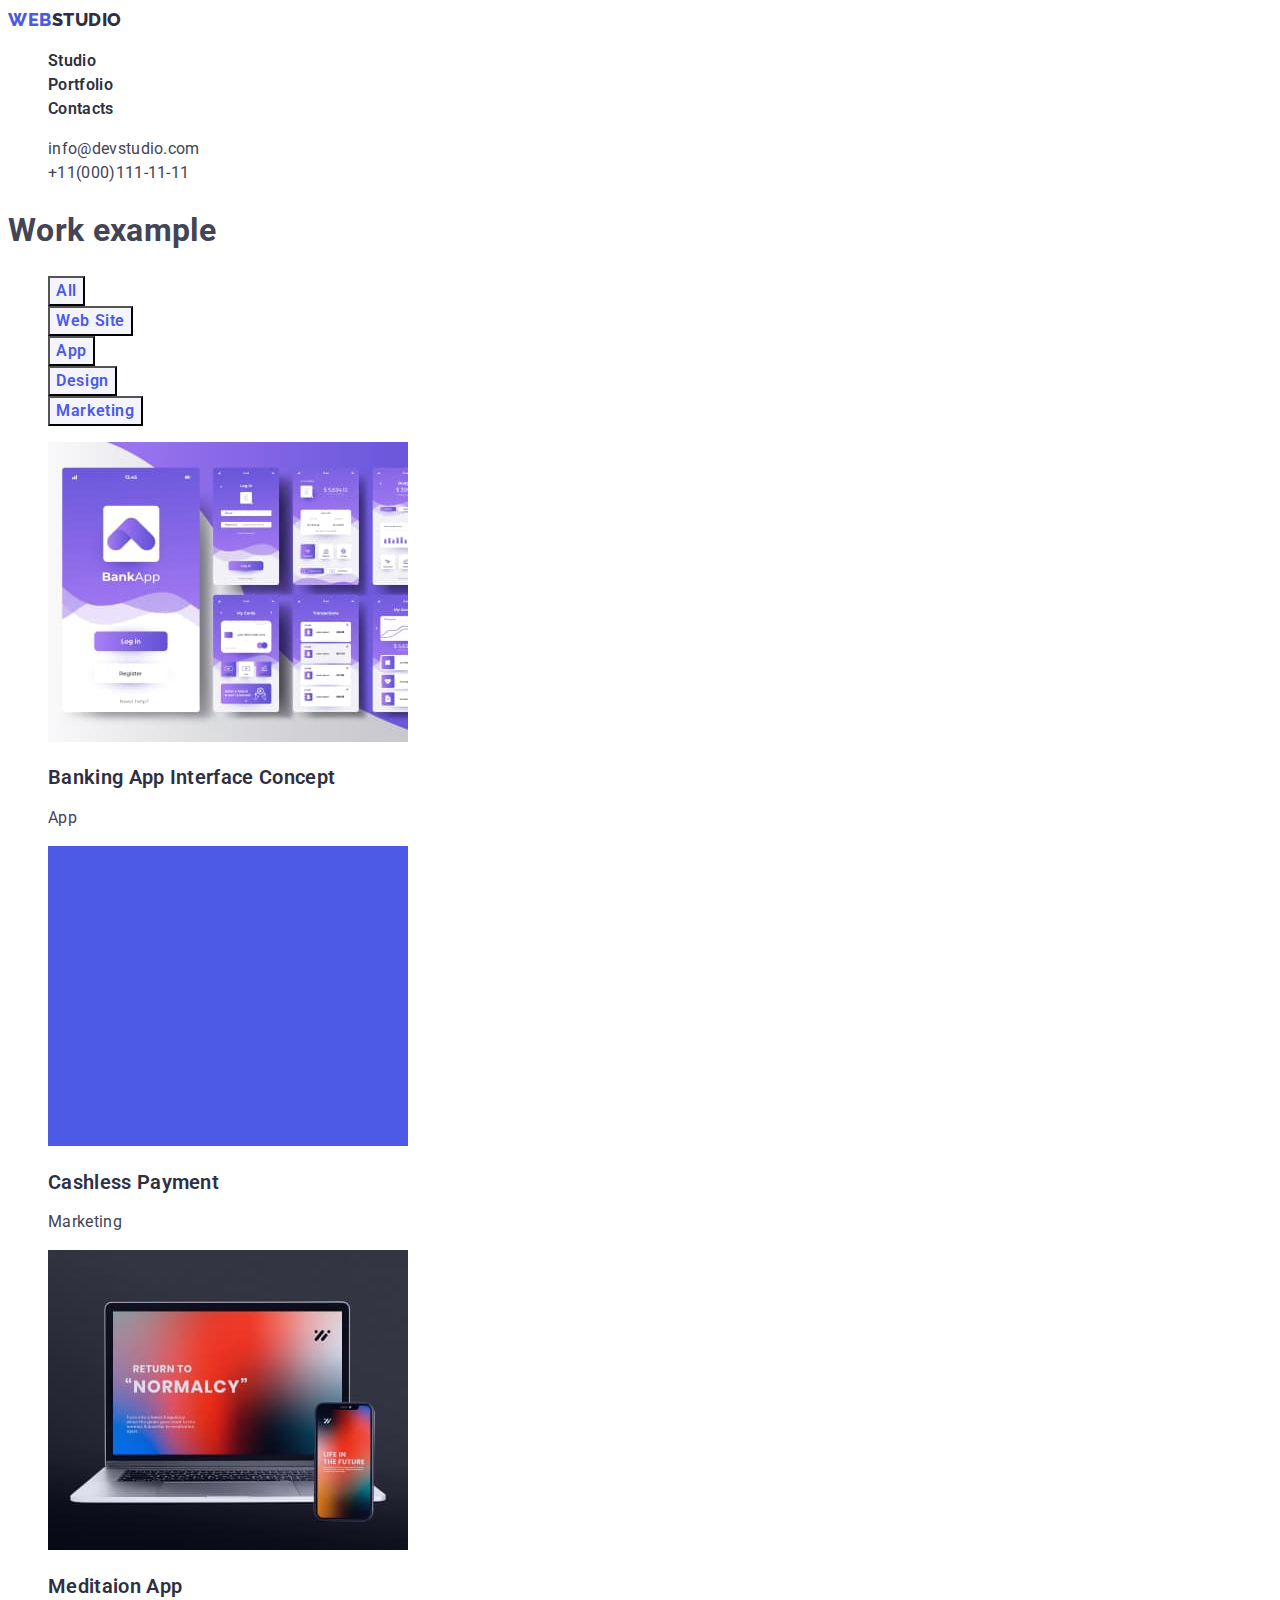
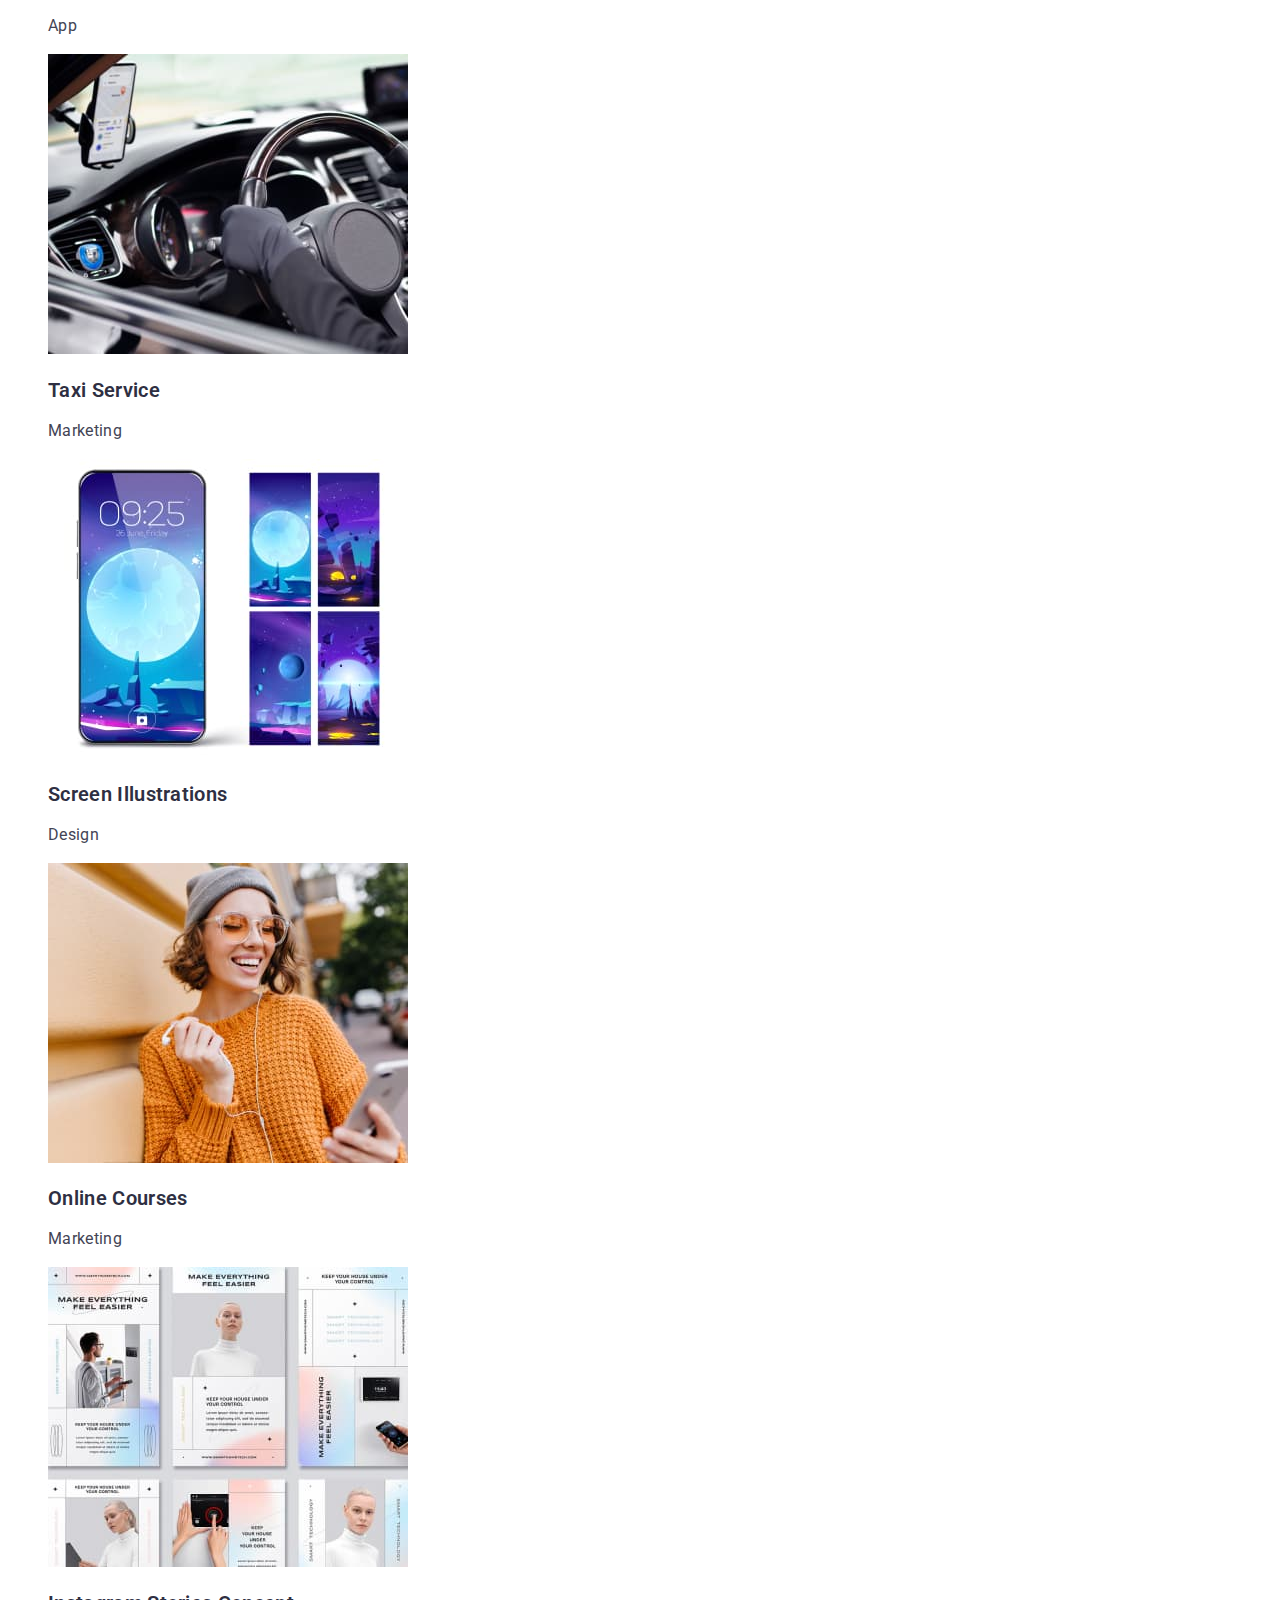
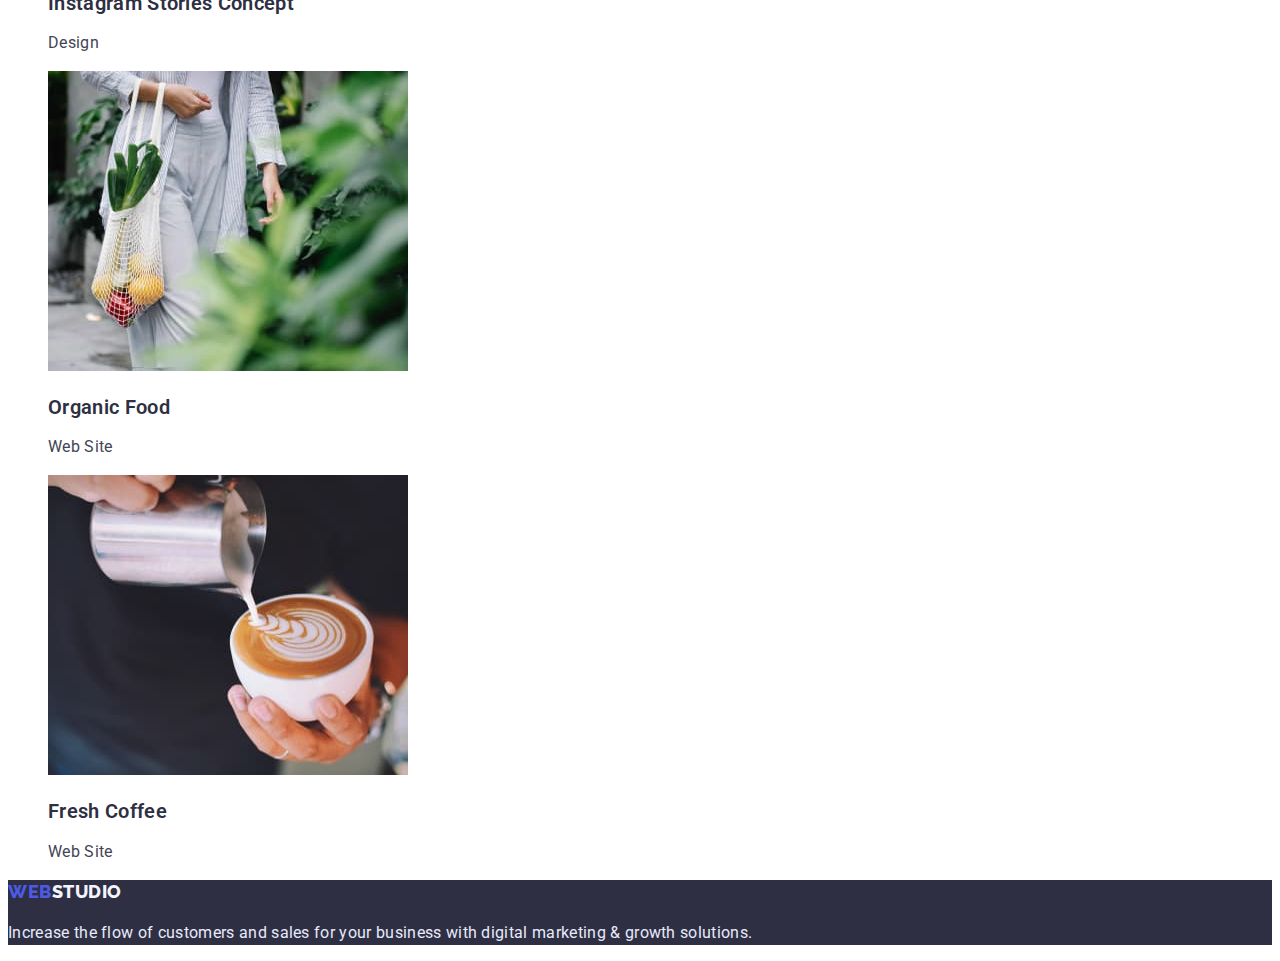
==== portfolio.html @ bbf05423 "Add second dz" ====
<!DOCTYPE html>
<html lang="en">

<head>
    <meta charset="UTF-8">
    <meta http-equiv="X-UA-Compatible" content="IE=edge">
    <meta name="viewport" content="width=device-width, initial-scale=1.0">
    <title>Web studio</title>
    <link href="https://fonts.googleapis.com/css2?family=Raleway:wght@700;800&family=Roboto:wght@400;500;700;900&display=swap" rel="stylesheet">
    <link rel="stylesheet" href="./styles.css">
</head>

<body>
    <!-- Шапка сайта  -->
    <header class="all-header">
        <nav>
            <a href="./index.html" class="logo"><span class="logo-color">Web</span>studio</a>
            <ul class="nav-link">
                <li><a href="./index.html">Studio</a></li>
                <li><a href="./portfolio.html">Portfolio</a></li>
                <li><a href="./index.html">Contacts</a></li>
            </ul>
        </nav>
        <address>
            <ul class="contact-link">
                <li><a href="mailto:info@devstudio.com">info@devstudio.com</a></li>
                <li><a href="tel:+11(000)111-11-11">+11(000)111-11-11</a></li>
            </ul> 
        </address>
    </header>
    <main class="main-portfolio">
        <!-- Navigation -->
        <section>
            <h1>Work example</h1>
            <ul>
                <li><button type="button" class="button-porfolio">All</button></li>
                <li><button type="button" class="button-porfolio">Web Site</button></li>
                <li><button type="button" class="button-porfolio">App</button></li>
                <li><button type="button" class="button-porfolio">Design</button></li>
                <li><button type="button" class="button-porfolio">Marketing</button></li>
            </ul>

            <!-- Main content -->
            <!-- Примеры работ   -->

            <ul class="project">
                <li class="project-block"><a href="./">
                        <img src="./images/portfolio1.jpg" alt="portfolio1" width="360">

                        <h2 class="project-title">Banking App Interface Concept</h2>
                        <p class="project-text">App</p>
                    </a>
                </li>


                <li class="project-block"><a href="./">
                        <img src="./images/portfolio2.jpg" alt="portfolio2" width="360">
                        
                        <h2 class="project-title">Cashless Payment</h2>
                        <p class="project-text">Marketing</p>
                    </a>
                </li>

                <li class="project-block"><a href="./">
                        <img src="./images/portfolio3.jpg" alt="portfolio3" width="360">
                        
                        <h2 class="project-title">Meditaion App</h2>
                        <p class="project-text">App</p>
                    </a>
                </li>
                <li class="project-block"><a href="./">
                        <img src="./images/portfolio4.jpg" alt="portfolio4" width="360">
                        
                        <h2 class="project-title">Taxi Service</h2>
                        <p class="project-text">Marketing</p>
                    </a>
                </li>
                <li class="project-block"><a href="./">
                        <img src="./images/portfolio5.jpg" alt="portfolio5" width="360">
                        
                        <h2 class="project-title">Screen Illustrations</h2>
                        <p class="project-text">Design</p>
                    </a>
                </li>
                <li class="project-block"><a href="./"><img src="./images/portfolio6.jpg" alt="portfolio6"
                            width="360">
                    
                    <h2 class="project-title">Online Courses</h2>
                    <p class="project-text">Marketing</p>
                    </a>
                </li>
                <li class="project-block"><a href="./"><img src="./images/portfolio7.jpg" alt="portfolio7" width="360">
                        
                        <h2 class="project-title">Instagram Stories Concept</h2>
                        <p class="project-text">Design</p>
                    </a>
                </li>
                <li class="project-block"><a href="./"><img src="./images/portfolio8.jpg" alt="portfolio8" width="360">
                        
                        <h2 class="project-title">Organic Food</h2>
                        <p class="project-text">Web Site</p>
                    </a>
                </li>
                <li class="project-block"><a href="./"><img src="./images/portfolio9.jpg" alt="portfolio9" width="360">
                        
                        <h2 class="project-title">Fresh Coffee</h2>
                        <p class="project-text">Web Site</p>
                    </a>
                </li>

            </ul>
        </section>
    </main>
    <!-- Футер -->
    <footer class="footer">
        <a href="./index.html" class="logo-title"><span class="logo-color">Web</span>studio</a>

        <p class="footer-text">Increase the flow of customers and sales for your business with digital marketing &
            growth solutions.</p>
    </footer>

</body>

</html>
---- styles.css ----
:root{
--header-color:#2E2F42;
--main-text-color:#434455;
--main-background-color:#FFFFFF;
--secondary-background-color:#F4F4FD;
--hover-focus-color:#4D5AE5;
--third-background-color:#E5E5E5;

}

body{
    background-color:var(--main-background-color);
    color: var(--main-text-color); 
    font-family: Roboto, sans-serif;
    font-size: 16px;
    line-height: 1.5;   
    letter-spacing: 0.02em;

}
ul{
    list-style: none;

}

.all-header a{
text-decoration: none;

}
.logo{
color:var(--header-color); 
font-family: 'Raleway';
font-weight: 800;
font-size: 18px;
line-height: 1.33;
letter-spacing: 0.03em;
text-transform: uppercase;
}

.logo-color{
color:var(--hover-focus-color);
font-family:'Raleway';
font-weight: 800;
font-size: 18px;
line-height: 1.33;
letter-spacing: 0.03em;
text-transform: uppercase;
}
.nav-link a{

    color: var(--header-color);
    font-weight: 600;
    line-height: 1.5;
    }
.nav-link a:hover,
.nav-link a:focus
{

    color: var(--hover-focus-color)
}

.contact-link a{

color:var(--main-text-color);
font-style: normal;

}

.contact-link a:hover,
.contact-link a:focus

{
 color: var(--hover-focus-color);
}


.hero{
background-color: var(--header-color);
}
.hero-title{
    color: var(--main-background-color);
    font-family: 'Roboto';
    font-weight: 600;
    font-size: 56px;
    line-height: 1.07;
        /* or 107% */
    text-align: center;
    letter-spacing: 0.02em;
}

.hero-button{
background-color:var(--hover-focus-color);
color: var(--main-background-color);
font-family: inherit;
cursor: pointer;
}

.privilege{
    background-color: var(--main-background-color)
}

.privilege-title{

color: var(--header-color);
    font-weight: 600;
    font-size: 20px;
    line-height: 1.2;
}
.privilege-text{
color: var(--main-text-color);
}

.work{
background-color: var(--main-background-color);
}

.section-title{
color: var(--header-color);
font-family: 'Roboto';

font-weight: 600;
font-size: 36px;
line-height: 1.11;
text-align: center;
text-transform: capitalize;

}

.team{
background-color: var(--secondary-background-color)
 ;
}

.team-name {

color: var(--header-color);
font-weight: 600;
font-size: 20px;
line-height: 1.2;
}

.team-block{
 background-color: var(--main-background-color);
}

.footer{

background-color: var(--header-color);
}

.footer a{

text-decoration: none;    
}

.logo-title{
    color: var(--secondary-background-color);
    font-family: 'Raleway';
    font-weight: 800;
    font-size: 18px;
    line-height: 1.17;
    letter-spacing: 0.03em;
    text-transform: uppercase;
}
.footer-text{

color: #E7E9FC; 
}


/* Portfolio */

.main-portfolio{
background-color:var(--main-background-color)

}

.button-porfolio{
font-family: inherit;
background-color: var(--secondary-background-color);
color: var(--hover-focus-color);
font-weight: 600;
font-size: 16px;
line-height: 1.5; 
text-align: center;
letter-spacing: 0.04em;
cursor: pointer;
}


/* Я так понял не будет работать, оставлю пока так  */
.button-porfolio button:hover,
.button-porfolio:focus{
color: var(--hover-focus-color);

}

/* Примеры работ  */
.project a{
text-decoration: none;

}


.project-block {
background-color: var(--main-background-color);

}


.project-title{
color: var(--header-color);
font-weight: 600;
font-size: 20px;
line-height: 1.2;
    
} 
.project-text{
color: var(--main-text-color);    
}
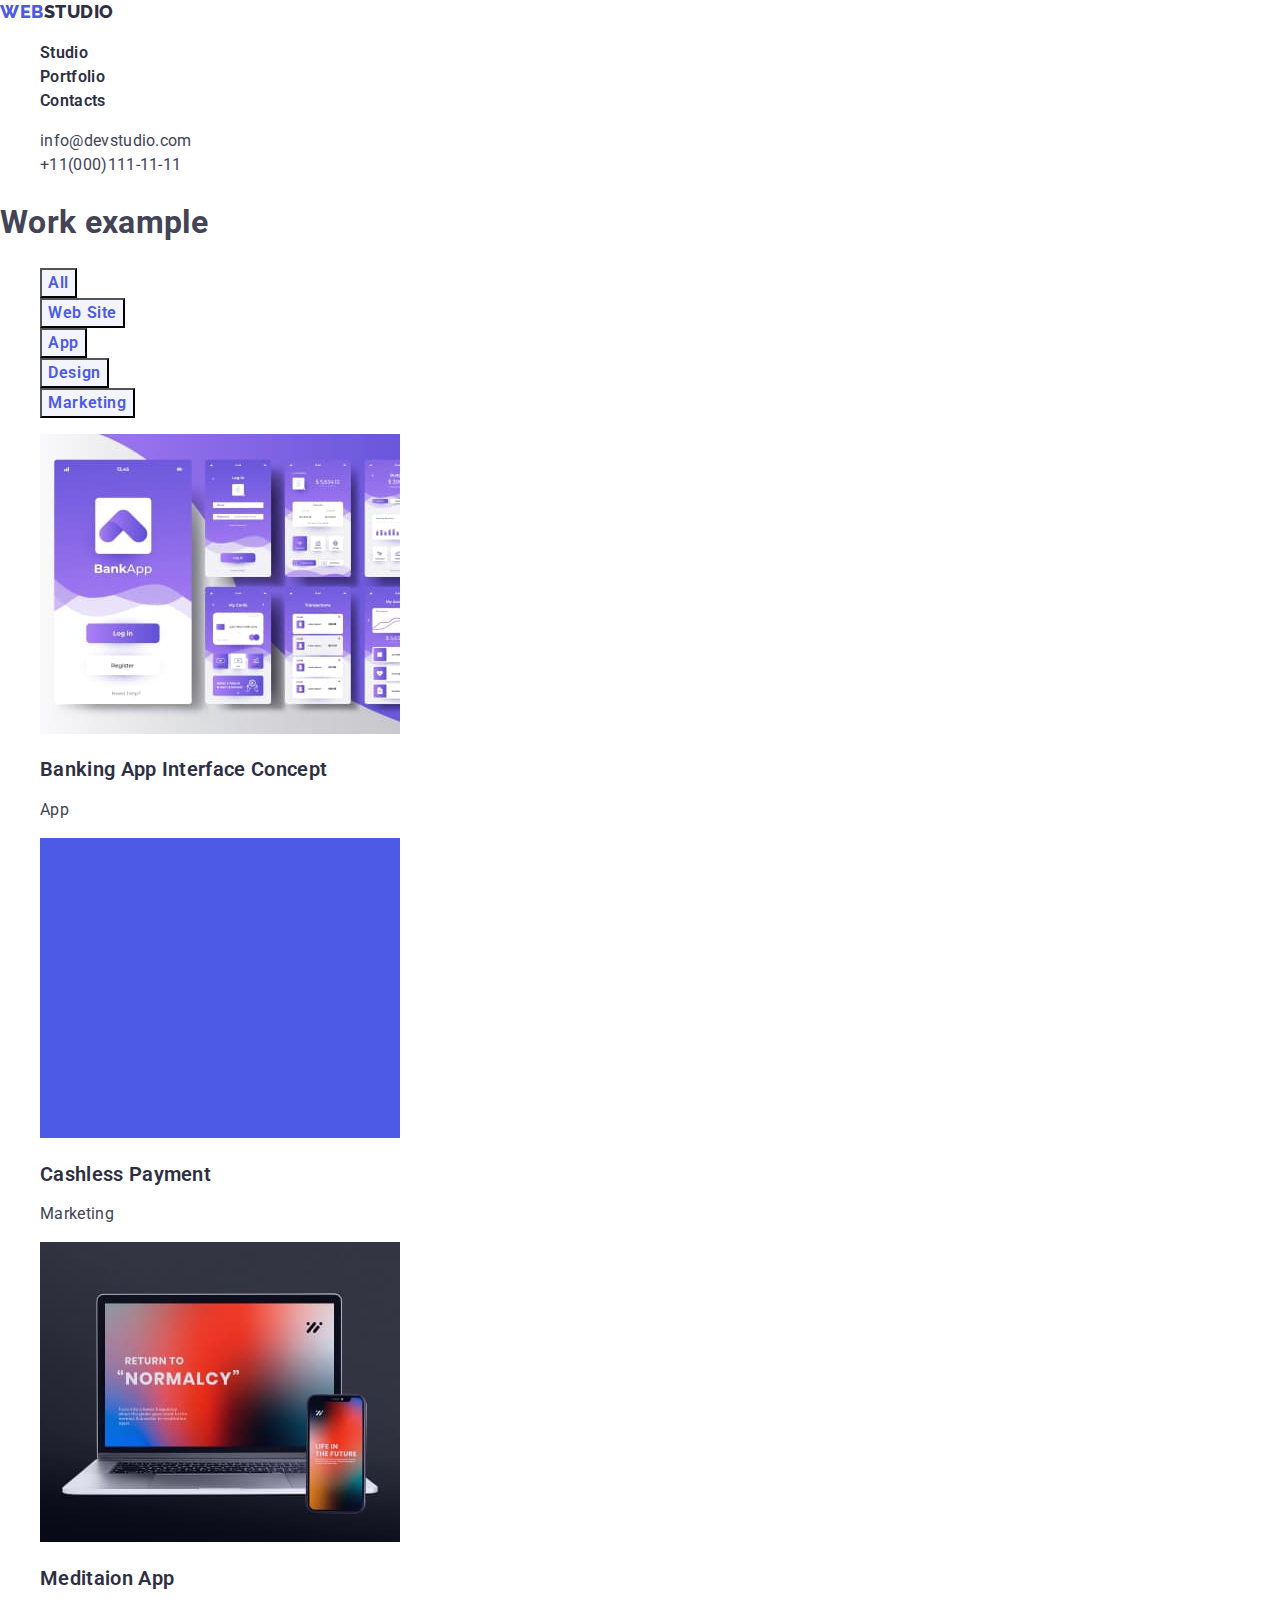
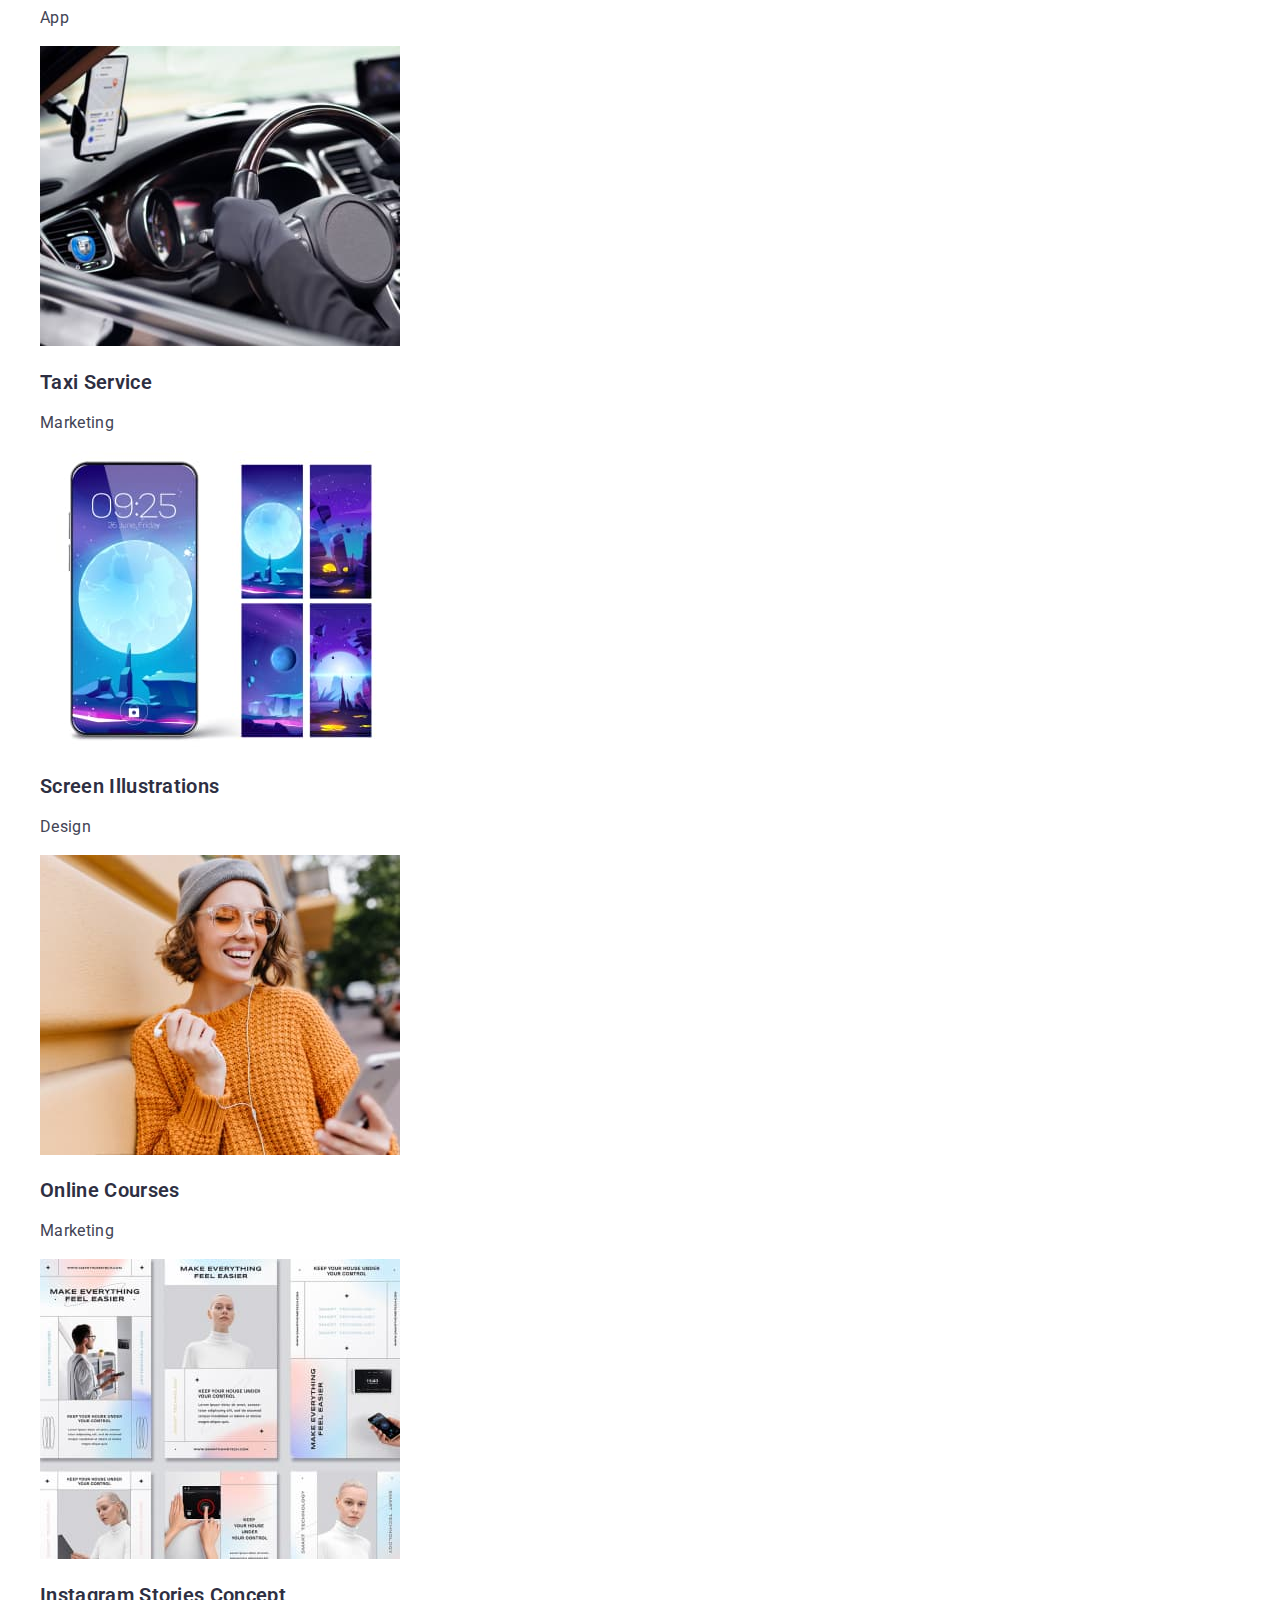
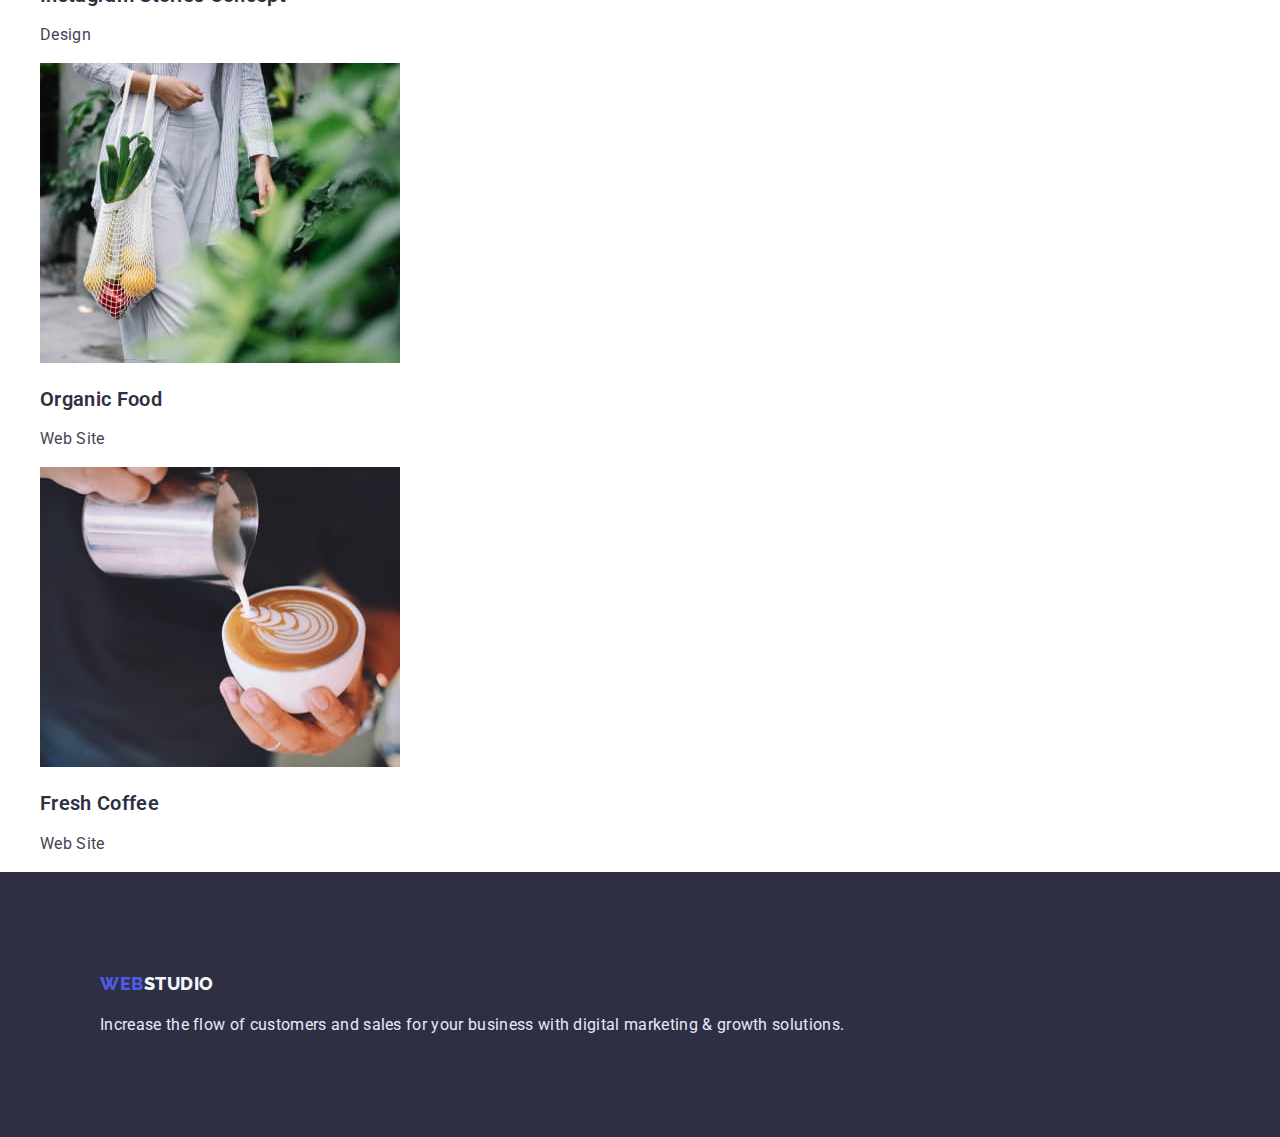
==== commit 43103d91: "margin padding for main page" ====
--- a/portfolio.html
+++ b/portfolio.html
@@ -7,6 +7,7 @@
     <meta name="viewport" content="width=device-width, initial-scale=1.0">
     <title>Web studio</title>
     <link href="https://fonts.googleapis.com/css2?family=Raleway:wght@700;800&family=Roboto:wght@400;500;700;900&display=swap" rel="stylesheet">
+    <link rel="stylesheet" href="https://cdnjs.cloudflare.com/ajax/libs/modern-normalize/1.1.0/modern-normalize.min.css">
     <link rel="stylesheet" href="./styles.css">
 </head>
 
--- a/styles.css
+++ b/styles.css
@@ -19,8 +19,19 @@
 }
 ul{
     list-style: none;
-
-}
+}
+
+.container{
+
+width: 1128px;    
+
+margin-left: auto;
+margin-right: auto;
+
+
+
+}
+
 
 .all-header a{
 text-decoration: none;
@@ -57,6 +68,10 @@
 
     color: var(--hover-focus-color)
 }
+.contact-link{
+ margin-top: 0; 
+ margin-bottom: 0;
+}
 
 .contact-link a{
 
@@ -75,6 +90,8 @@
 
 .hero{
 background-color: var(--header-color);
+text-align: center;
+
 }
 .hero-title{
     color: var(--main-background-color);
@@ -85,17 +102,40 @@
         /* or 107% */
     text-align: center;
     letter-spacing: 0.02em;
+    margin-top: 0;
+    margin-bottom: 0;
+   
+
 }
 
 .hero-button{
+display: inline-block;
 background-color:var(--hover-focus-color);
 color: var(--main-background-color);
 font-family: inherit;
 cursor: pointer;
+border-radius: 4px;
+min-width: 170px;
+padding: 16px 32px ;
+border: 1px solid transparent;
+margin-top: 48px;
+margin-bottom: 192px;
 }
 
 .privilege{
-    background-color: var(--main-background-color)
+    background-color: var(--main-background-color);
+    padding-top: 120px;
+    padding-bottom: 120px;
+
+
+}
+.privilage-main-title{
+  margin-bottom: 0px;
+  margin-top: 0px;  
+}
+.container ul{
+margin-top: 0px;
+margin-bottom: 0px;
 }
 
 .privilege-title{
@@ -104,9 +144,15 @@
     font-weight: 600;
     font-size: 20px;
     line-height: 1.2;
+
+    margin-bottom: 8px;
+    margin-top: 0px;
+
 }
 .privilege-text{
 color: var(--main-text-color);
+margin-bottom: 0px;
+    margin-top: 0px;
 }
 
 .work{
@@ -122,8 +168,12 @@
 line-height: 1.11;
 text-align: center;
 text-transform: capitalize;
-
-}
+margin-top: 0px;
+margin-bottom: 72px;
+}
+
+
+
 
 .team{
 background-color: var(--secondary-background-color)
@@ -136,6 +186,13 @@
 font-weight: 600;
 font-size: 20px;
 line-height: 1.2;
+margin-top: 32px;
+margin-bottom: 8px;
+}
+.team-text{
+
+margin-top: 0px;
+margin-bottom: 0px;  
 }
 
 .team-block{
@@ -145,6 +202,9 @@
 .footer{
 
 background-color: var(--header-color);
+padding: 100px;
+
+
 }
 
 .footer a{
@@ -164,6 +224,8 @@
 .footer-text{
 
 color: #E7E9FC; 
+margin-bottom: 0px;
+margin-top: 16px;
 }
 
 
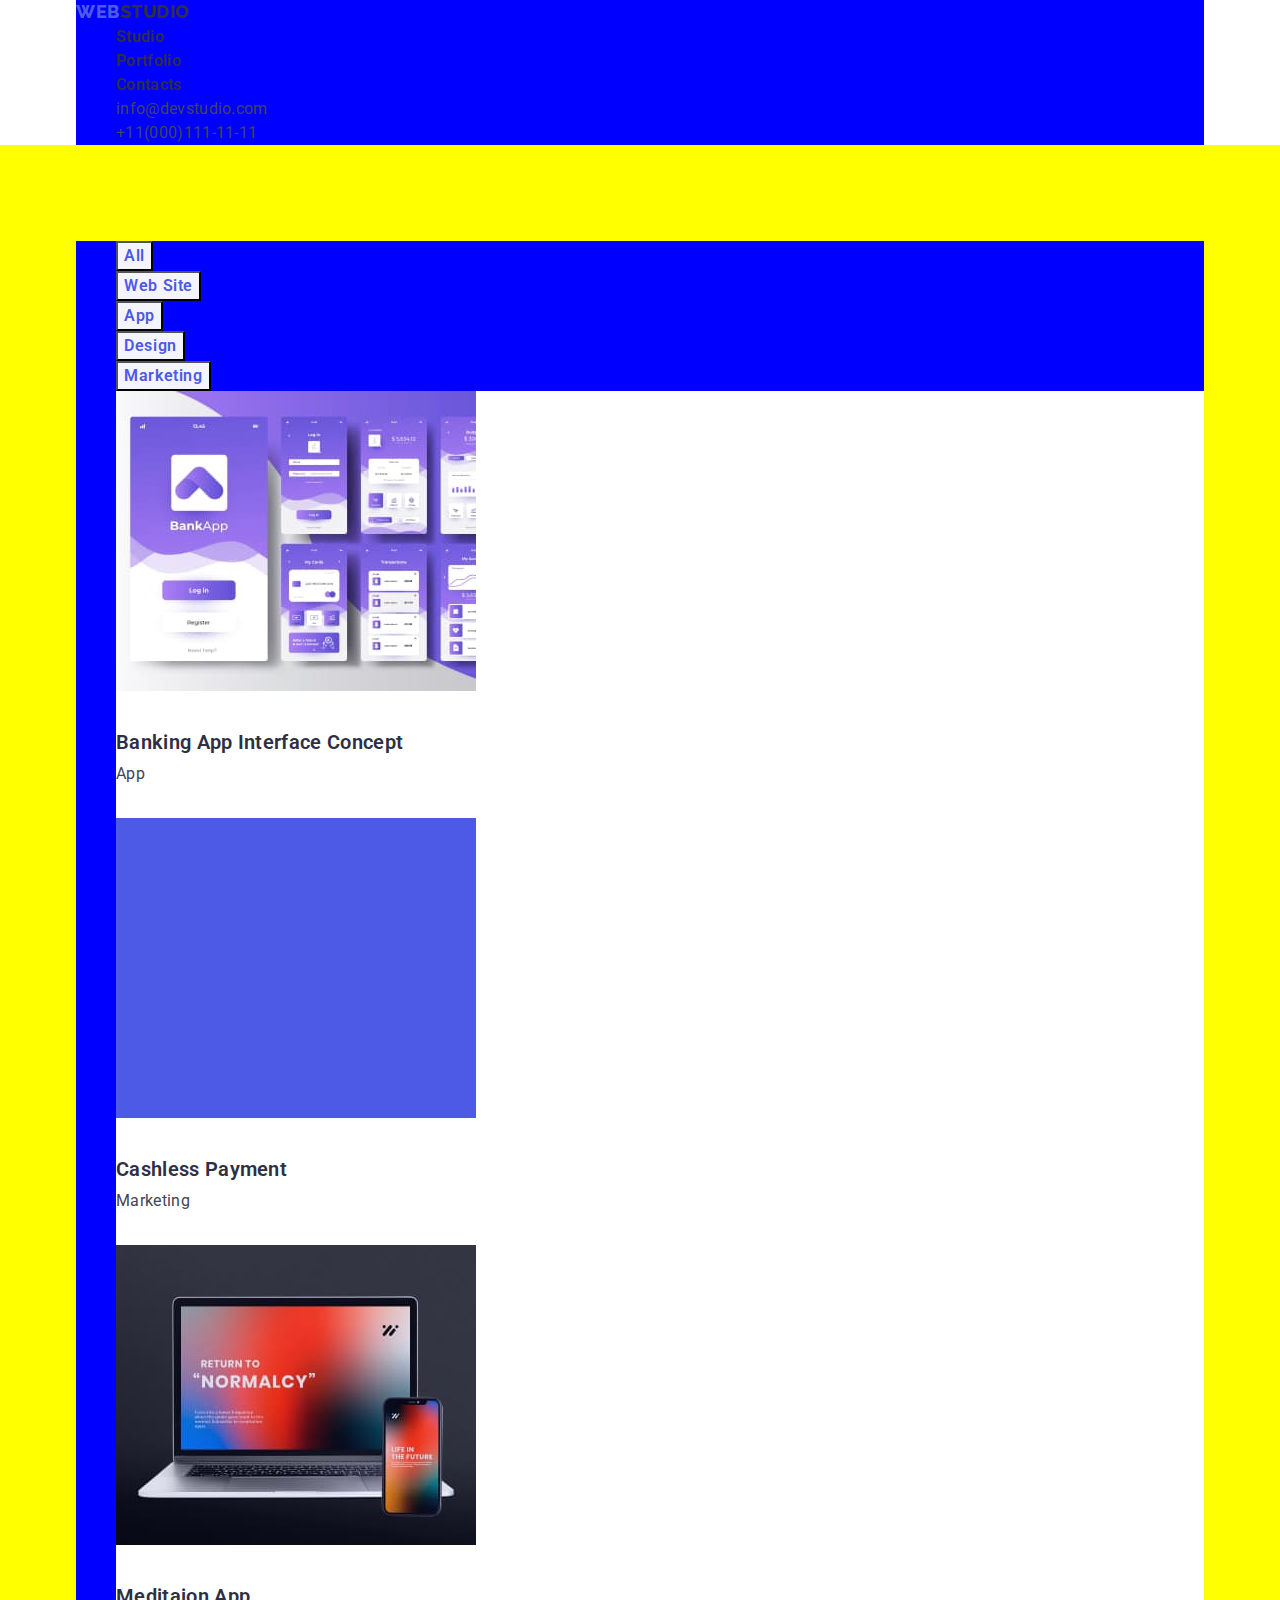
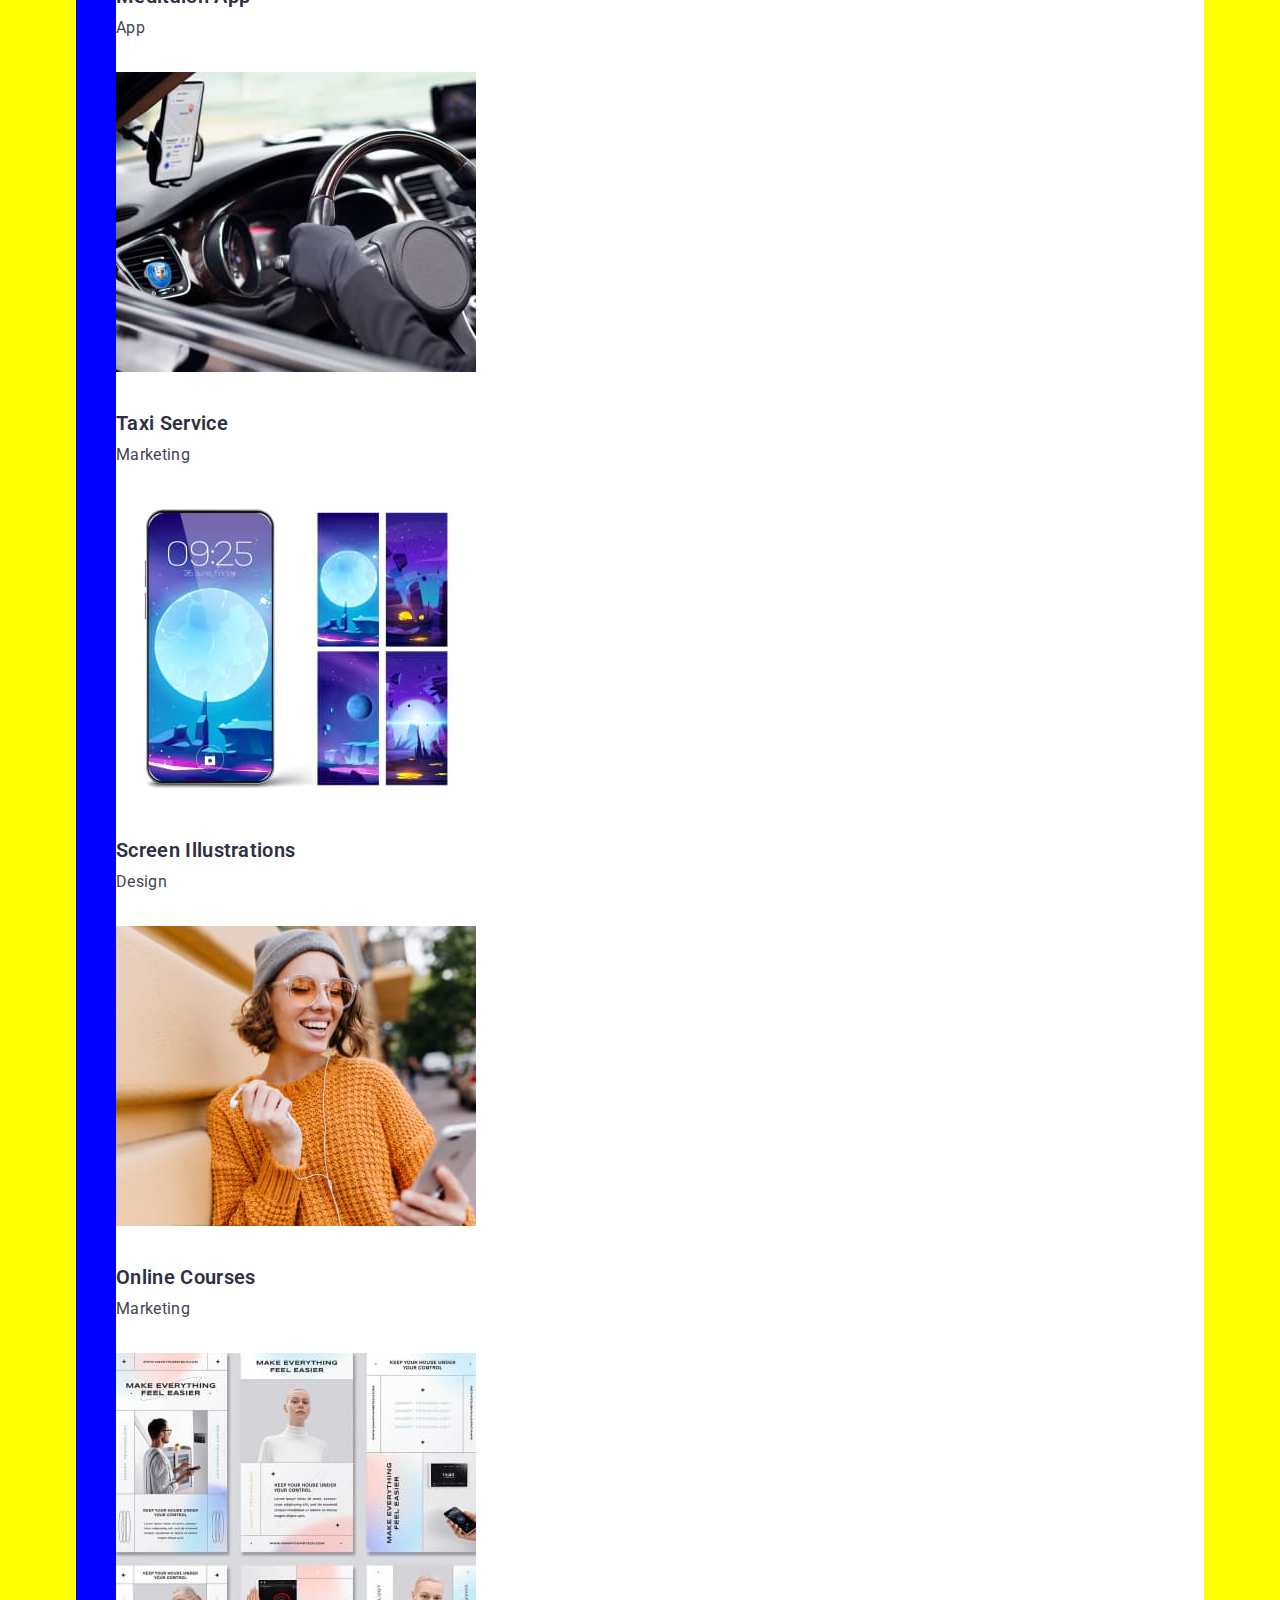
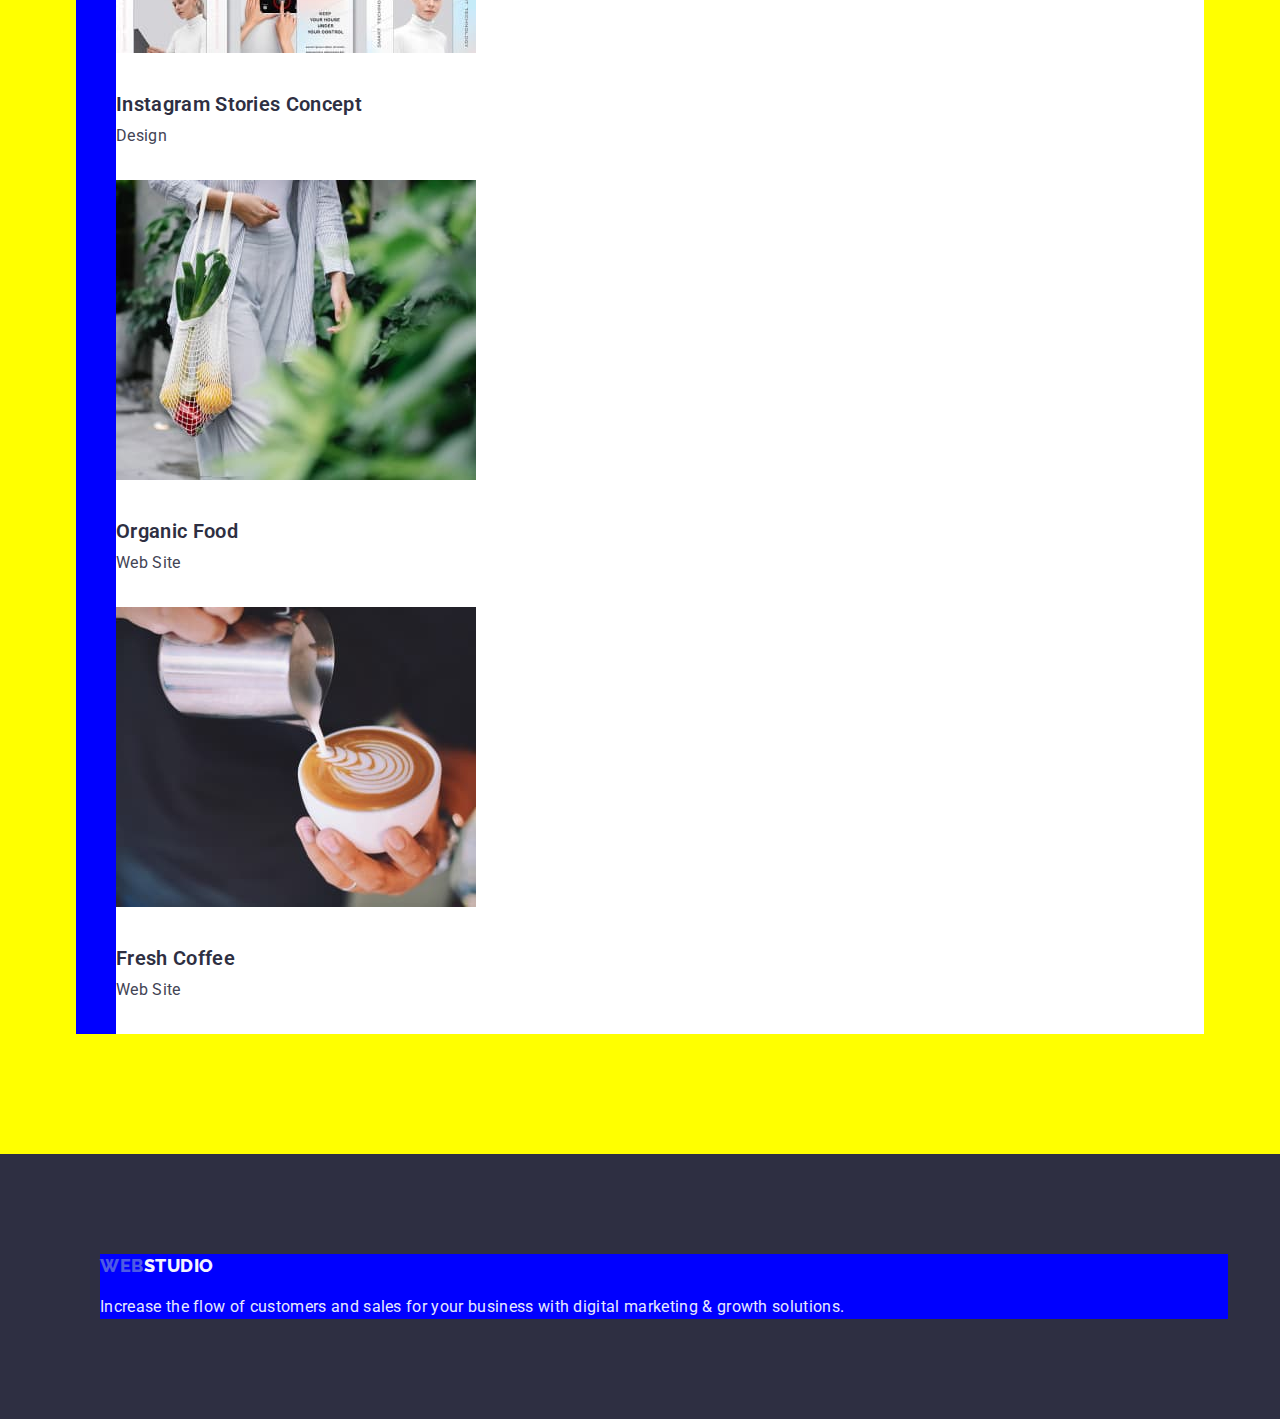
==== commit c4e81085: "margin padding" ====
--- a/portfolio.html
+++ b/portfolio.html
@@ -14,7 +14,8 @@
 <body>
     <!-- Шапка сайта  -->
     <header class="all-header">
-        <nav>
+        <div class="container">
+            <nav>
             <a href="./index.html" class="logo"><span class="logo-color">Web</span>studio</a>
             <ul class="nav-link">
                 <li><a href="./index.html">Studio</a></li>
@@ -26,98 +27,103 @@
             <ul class="contact-link">
                 <li><a href="mailto:info@devstudio.com">info@devstudio.com</a></li>
                 <li><a href="tel:+11(000)111-11-11">+11(000)111-11-11</a></li>
-            </ul> 
+            </ul>
         </address>
+    </div>
     </header>
     <main class="main-portfolio">
         <!-- Navigation -->
-        <section>
-            <h1>Work example</h1>
-            <ul>
-                <li><button type="button" class="button-porfolio">All</button></li>
-                <li><button type="button" class="button-porfolio">Web Site</button></li>
-                <li><button type="button" class="button-porfolio">App</button></li>
-                <li><button type="button" class="button-porfolio">Design</button></li>
-                <li><button type="button" class="button-porfolio">Marketing</button></li>
-            </ul>
-
-            <!-- Main content -->
-            <!-- Примеры работ   -->
-
-            <ul class="project">
-                <li class="project-block"><a href="./">
-                        <img src="./images/portfolio1.jpg" alt="portfolio1" width="360">
-
-                        <h2 class="project-title">Banking App Interface Concept</h2>
-                        <p class="project-text">App</p>
-                    </a>
-                </li>
-
-
-                <li class="project-block"><a href="./">
-                        <img src="./images/portfolio2.jpg" alt="portfolio2" width="360">
-                        
-                        <h2 class="project-title">Cashless Payment</h2>
-                        <p class="project-text">Marketing</p>
-                    </a>
-                </li>
-
-                <li class="project-block"><a href="./">
-                        <img src="./images/portfolio3.jpg" alt="portfolio3" width="360">
-                        
-                        <h2 class="project-title">Meditaion App</h2>
-                        <p class="project-text">App</p>
-                    </a>
-                </li>
-                <li class="project-block"><a href="./">
-                        <img src="./images/portfolio4.jpg" alt="portfolio4" width="360">
-                        
-                        <h2 class="project-title">Taxi Service</h2>
-                        <p class="project-text">Marketing</p>
-                    </a>
-                </li>
-                <li class="project-block"><a href="./">
-                        <img src="./images/portfolio5.jpg" alt="portfolio5" width="360">
-                        
-                        <h2 class="project-title">Screen Illustrations</h2>
-                        <p class="project-text">Design</p>
-                    </a>
-                </li>
-                <li class="project-block"><a href="./"><img src="./images/portfolio6.jpg" alt="portfolio6"
-                            width="360">
-                    
+        <section class="section section-list">
+           <div class="container"><h1 class="visually-hidden">Work example</h1>
+        <ul class="button-entrance">
+            <li><button type="button" class="button-porfolio">All</button></li>
+            <li><button type="button" class="button-porfolio">Web Site</button></li>
+            <li><button type="button" class="button-porfolio">App</button></li>
+            <li><button type="button" class="button-porfolio">Design</button></li>
+            <li><button type="button" class="button-porfolio">Marketing</button></li>
+        </ul>
+        
+        <!-- Main content -->
+        <!-- Примеры работ   -->
+        
+        <ul class="project">
+            <li class="project-block"><a href="./">
+                    <img src="./images/portfolio1.jpg" alt="portfolio1" width="360">
+        
+                    <h2 class="project-title">Banking App Interface Concept</h2>
+                    <p class="project-text">App</p>
+                </a>
+            </li>
+        
+        
+            <li class="project-block"><a href="./">
+                    <img src="./images/portfolio2.jpg" alt="portfolio2" width="360">
+        
+                    <h2 class="project-title">Cashless Payment</h2>
+                    <p class="project-text">Marketing</p>
+                </a>
+            </li>
+        
+            <li class="project-block"><a href="./">
+                    <img src="./images/portfolio3.jpg" alt="portfolio3" width="360">
+        
+                    <h2 class="project-title">Meditaion App</h2>
+                    <p class="project-text">App</p>
+                </a>
+            </li>
+            <li class="project-block"><a href="./">
+                    <img src="./images/portfolio4.jpg" alt="portfolio4" width="360">
+        
+                    <h2 class="project-title">Taxi Service</h2>
+                    <p class="project-text">Marketing</p>
+                </a>
+            </li>
+            <li class="project-block"><a href="./">
+                    <img src="./images/portfolio5.jpg" alt="portfolio5" width="360">
+        
+                    <h2 class="project-title">Screen Illustrations</h2>
+                    <p class="project-text">Design</p>
+                </a>
+            </li>
+            <li class="project-block"><a href="./"><img src="./images/portfolio6.jpg" alt="portfolio6" width="360">
+        
                     <h2 class="project-title">Online Courses</h2>
                     <p class="project-text">Marketing</p>
-                    </a>
-                </li>
-                <li class="project-block"><a href="./"><img src="./images/portfolio7.jpg" alt="portfolio7" width="360">
-                        
-                        <h2 class="project-title">Instagram Stories Concept</h2>
-                        <p class="project-text">Design</p>
-                    </a>
-                </li>
-                <li class="project-block"><a href="./"><img src="./images/portfolio8.jpg" alt="portfolio8" width="360">
-                        
-                        <h2 class="project-title">Organic Food</h2>
-                        <p class="project-text">Web Site</p>
-                    </a>
-                </li>
-                <li class="project-block"><a href="./"><img src="./images/portfolio9.jpg" alt="portfolio9" width="360">
-                        
-                        <h2 class="project-title">Fresh Coffee</h2>
-                        <p class="project-text">Web Site</p>
-                    </a>
-                </li>
-
-            </ul>
+                </a>
+            </li>
+            <li class="project-block"><a href="./"><img src="./images/portfolio7.jpg" alt="portfolio7" width="360">
+        
+                    <h2 class="project-title">Instagram Stories Concept</h2>
+                    <p class="project-text">Design</p>
+                </a>
+            </li>
+            <li class="project-block"><a href="./"><img src="./images/portfolio8.jpg" alt="portfolio8" width="360">
+        
+                    <h2 class="project-title">Organic Food</h2>
+                    <p class="project-text">Web Site</p>
+                </a>
+            </li>
+            <li class="project-block"><a href="./"><img src="./images/portfolio9.jpg" alt="portfolio9" width="360">
+        
+                    <h2 class="project-title">Fresh Coffee</h2>
+                    <p class="project-text">Web Site</p>
+                </a>
+            </li>
+        
+        </ul>
+    </div>
         </section>
     </main>
     <!-- Футер -->
-    <footer class="footer">
+    <footer class="footer ">
+        <div class="container">
+        
         <a href="./index.html" class="logo-title"><span class="logo-color">Web</span>studio</a>
-
+        
         <p class="footer-text">Increase the flow of customers and sales for your business with digital marketing &
-            growth solutions.</p>
+            growth solutions.</p></div>
+        
+        
     </footer>
 
 </body>
--- a/styles.css
+++ b/styles.css
@@ -21,17 +21,37 @@
     list-style: none;
 }
 
+ h1,h2,h3,h4,h5,h6,ul,p{
+margin-bottom: 0px;
+margin-top: 0px;;
+ }
+
 .container{
 
 width: 1128px;    
 
 margin-left: auto;
 margin-right: auto;
-
-
-
-}
-
+background-color: blue;
+
+}
+.section{
+padding-bottom: 120px;
+padding-top: 120px;
+}
+.visually-hidden {
+    position: absolute;
+    width: 1px;
+    height: 1px;
+    margin: -1px;
+    border: 0;
+    padding: 0;
+
+    white-space: nowrap;
+    clip-path: inset(100%);
+    clip: rect(0 0 0 0);
+    overflow: hidden;
+}
 
 .all-header a{
 text-decoration: none;
@@ -69,8 +89,7 @@
     color: var(--hover-focus-color)
 }
 .contact-link{
- margin-top: 0; 
- margin-bottom: 0;
+
 }
 
 .contact-link a{
@@ -102,8 +121,7 @@
         /* or 107% */
     text-align: center;
     letter-spacing: 0.02em;
-    margin-top: 0;
-    margin-bottom: 0;
+   
    
 
 }
@@ -119,20 +137,18 @@
 padding: 16px 32px ;
 border: 1px solid transparent;
 margin-top: 48px;
-margin-bottom: 192px;
 }
 
 .privilege{
     background-color: var(--main-background-color);
     padding-top: 120px;
     padding-bottom: 120px;
-
-
-}
-.privilage-main-title{
-  margin-bottom: 0px;
-  margin-top: 0px;  
-}
+    background-color: green;
+
+
+}
+
+
 .container ul{
 margin-top: 0px;
 margin-bottom: 0px;
@@ -146,17 +162,16 @@
     line-height: 1.2;
 
     margin-bottom: 8px;
-    margin-top: 0px;
-
 }
 .privilege-text{
 color: var(--main-text-color);
-margin-bottom: 0px;
-    margin-top: 0px;
+
 }
 
 .work{
 background-color: var(--main-background-color);
+padding-top: 0px;
+background-color: violet;
 }
 
 .section-title{
@@ -168,16 +183,14 @@
 line-height: 1.11;
 text-align: center;
 text-transform: capitalize;
-margin-top: 0px;
 margin-bottom: 72px;
 }
-
-
 
 
 .team{
 background-color: var(--secondary-background-color)
  ;
+ background-color: coral;
 }
 
 .team-name {
@@ -191,8 +204,7 @@
 }
 .team-text{
 
-margin-top: 0px;
-margin-bottom: 0px;  
+ 
 }
 
 .team-block{
@@ -224,12 +236,15 @@
 .footer-text{
 
 color: #E7E9FC; 
-margin-bottom: 0px;
 margin-top: 16px;
 }
 
-
 /* Portfolio */
+.section-list{
+padding-top: 96px;
+background-color: yellow;
+}
+
 
 .main-portfolio{
 background-color:var(--main-background-color)
@@ -255,7 +270,14 @@
 color: var(--hover-focus-color);
 
 }
-
+.button-entrance{
+margin-bottom: 72px;
+}
+
+
+.project{
+
+}
 /* Примеры работ  */
 .project a{
 text-decoration: none;
@@ -265,7 +287,7 @@
 
 .project-block {
 background-color: var(--main-background-color);
-
+padding-bottom: 32px;
 }
 
 
@@ -274,8 +296,12 @@
 font-weight: 600;
 font-size: 20px;
 line-height: 1.2;
+margin-bottom: 8px;
+margin-top: 32px;
     
 } 
 .project-text{
-color: var(--main-text-color);    
+color: var(--main-text-color);
+ 
+
 }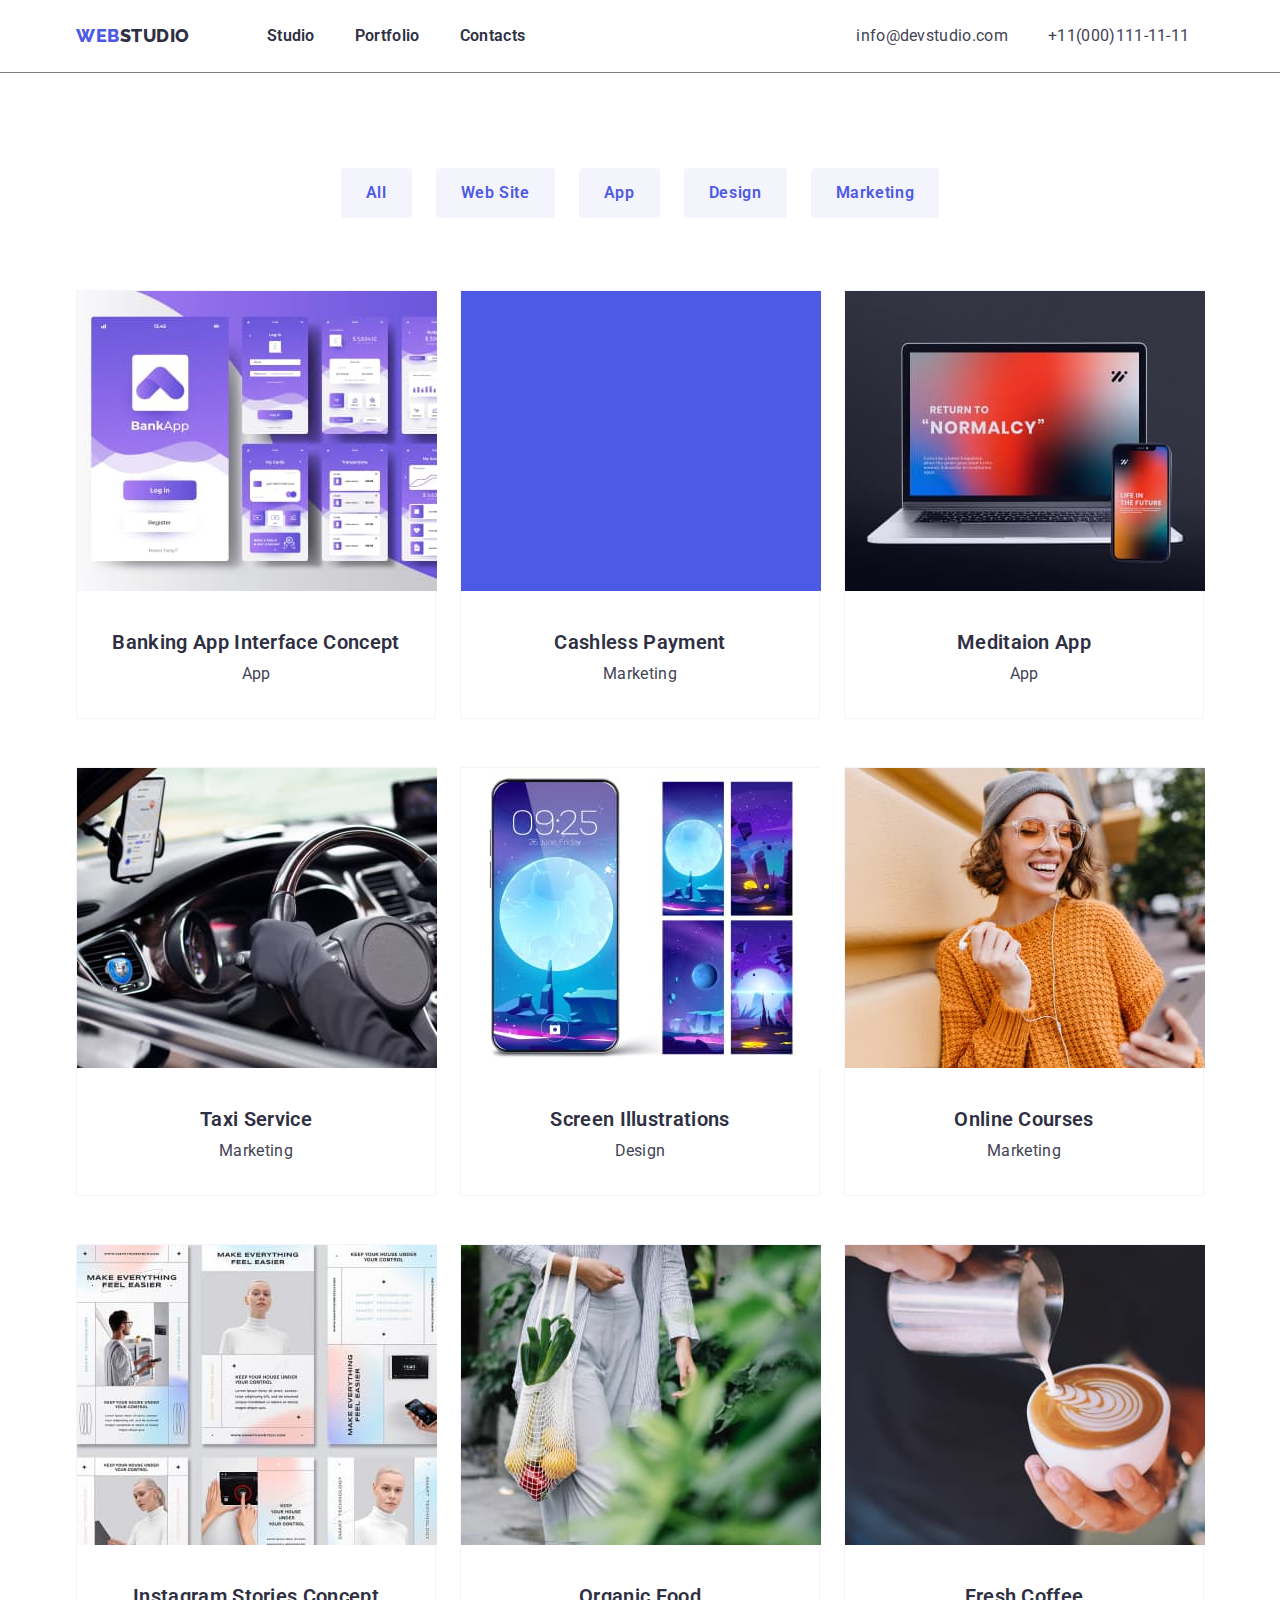
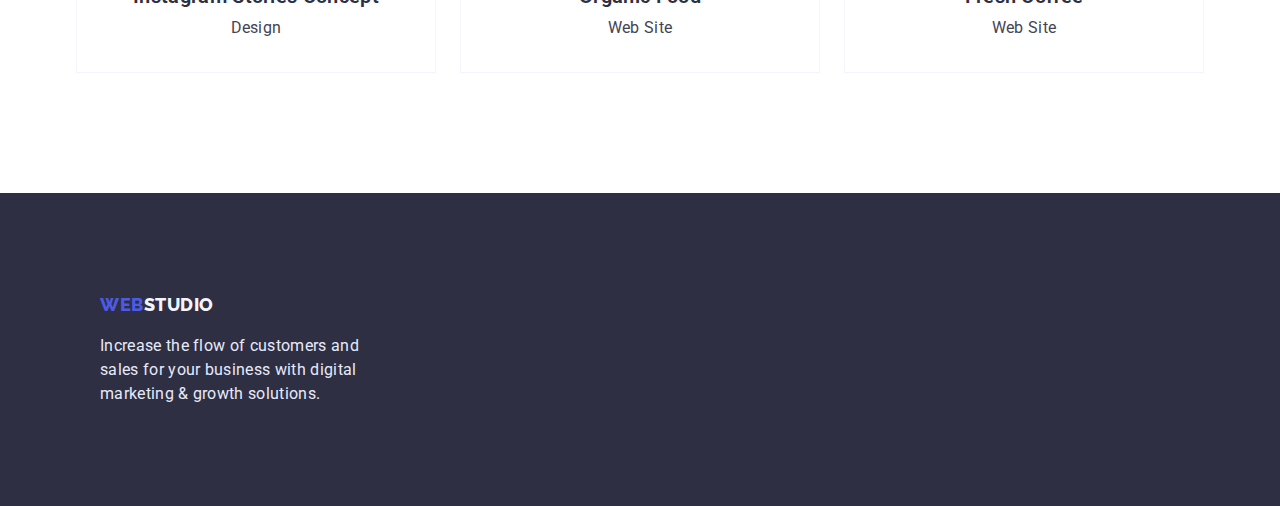
==== commit 8c9fd620: "На проверку" ====
--- a/portfolio.html
+++ b/portfolio.html
@@ -6,124 +6,162 @@
     <meta http-equiv="X-UA-Compatible" content="IE=edge">
     <meta name="viewport" content="width=device-width, initial-scale=1.0">
     <title>Web studio</title>
-    <link href="https://fonts.googleapis.com/css2?family=Raleway:wght@700;800&family=Roboto:wght@400;500;700;900&display=swap" rel="stylesheet">
-    <link rel="stylesheet" href="https://cdnjs.cloudflare.com/ajax/libs/modern-normalize/1.1.0/modern-normalize.min.css">
+    <link
+        href="https://fonts.googleapis.com/css2?family=Raleway:wght@700;800&family=Roboto:wght@400;500;700;900&display=swap"
+        rel="stylesheet">
+    <link rel="stylesheet"
+        href="https://cdnjs.cloudflare.com/ajax/libs/modern-normalize/1.1.0/modern-normalize.min.css">
     <link rel="stylesheet" href="./styles.css">
 </head>
 
 <body>
     <!-- Шапка сайта  -->
     <header class="all-header">
-        <div class="container">
-            <nav>
-            <a href="./index.html" class="logo"><span class="logo-color">Web</span>studio</a>
-            <ul class="nav-link">
-                <li><a href="./index.html">Studio</a></li>
-                <li><a href="./portfolio.html">Portfolio</a></li>
-                <li><a href="./index.html">Contacts</a></li>
-            </ul>
-        </nav>
-        <address>
-            <ul class="contact-link">
-                <li><a href="mailto:info@devstudio.com">info@devstudio.com</a></li>
-                <li><a href="tel:+11(000)111-11-11">+11(000)111-11-11</a></li>
-            </ul>
-        </address>
-    </div>
+        <div class="container head-position">
+            <nav class="logo-position ">
+
+                <a href="./index.html" class="logo"><span class="logo-color">Web</span>studio</a>
+
+                <ul class="nav-link">
+                    <li class="link-position"><a href="./index.html">Studio</a></li>
+                    <li class="link-position"><a href="./portfolio.html">Portfolio</a></li>
+                    <li class="link-position"><a href="./index.html">Contacts</a></li>
+                </ul>
+            </nav>
+            <address>
+                <ul class="contact-link">
+                    <li class="contact-position"><a href="mailto:info@devstudio.com">info@devstudio.com</a></li>
+                    <li class="contact-position"><a href="tel:+11(000)111-11-11">+11(000)111-11-11</a></li>
+                </ul>
+            </address>
+        </div>
     </header>
     <main class="main-portfolio">
         <!-- Navigation -->
         <section class="section section-list">
-           <div class="container"><h1 class="visually-hidden">Work example</h1>
-        <ul class="button-entrance">
-            <li><button type="button" class="button-porfolio">All</button></li>
-            <li><button type="button" class="button-porfolio">Web Site</button></li>
-            <li><button type="button" class="button-porfolio">App</button></li>
-            <li><button type="button" class="button-porfolio">Design</button></li>
-            <li><button type="button" class="button-porfolio">Marketing</button></li>
-        </ul>
-        
-        <!-- Main content -->
-        <!-- Примеры работ   -->
-        
-        <ul class="project">
-            <li class="project-block"><a href="./">
-                    <img src="./images/portfolio1.jpg" alt="portfolio1" width="360">
-        
-                    <h2 class="project-title">Banking App Interface Concept</h2>
-                    <p class="project-text">App</p>
-                </a>
-            </li>
-        
-        
-            <li class="project-block"><a href="./">
-                    <img src="./images/portfolio2.jpg" alt="portfolio2" width="360">
-        
-                    <h2 class="project-title">Cashless Payment</h2>
-                    <p class="project-text">Marketing</p>
-                </a>
-            </li>
-        
-            <li class="project-block"><a href="./">
-                    <img src="./images/portfolio3.jpg" alt="portfolio3" width="360">
-        
-                    <h2 class="project-title">Meditaion App</h2>
-                    <p class="project-text">App</p>
-                </a>
-            </li>
-            <li class="project-block"><a href="./">
-                    <img src="./images/portfolio4.jpg" alt="portfolio4" width="360">
-        
-                    <h2 class="project-title">Taxi Service</h2>
-                    <p class="project-text">Marketing</p>
-                </a>
-            </li>
-            <li class="project-block"><a href="./">
-                    <img src="./images/portfolio5.jpg" alt="portfolio5" width="360">
-        
-                    <h2 class="project-title">Screen Illustrations</h2>
-                    <p class="project-text">Design</p>
-                </a>
-            </li>
-            <li class="project-block"><a href="./"><img src="./images/portfolio6.jpg" alt="portfolio6" width="360">
-        
-                    <h2 class="project-title">Online Courses</h2>
-                    <p class="project-text">Marketing</p>
-                </a>
-            </li>
-            <li class="project-block"><a href="./"><img src="./images/portfolio7.jpg" alt="portfolio7" width="360">
-        
-                    <h2 class="project-title">Instagram Stories Concept</h2>
-                    <p class="project-text">Design</p>
-                </a>
-            </li>
-            <li class="project-block"><a href="./"><img src="./images/portfolio8.jpg" alt="portfolio8" width="360">
-        
-                    <h2 class="project-title">Organic Food</h2>
-                    <p class="project-text">Web Site</p>
-                </a>
-            </li>
-            <li class="project-block"><a href="./"><img src="./images/portfolio9.jpg" alt="portfolio9" width="360">
-        
-                    <h2 class="project-title">Fresh Coffee</h2>
-                    <p class="project-text">Web Site</p>
-                </a>
-            </li>
-        
-        </ul>
-    </div>
+            <div class="container">
+
+                <div class="button-margin">
+                    <h1 class="visually-hidden">Work example</h1>
+                    <ul class="button-entrance">
+                        <li class="button-position"><button type="button" class="button-porfolio">All</button></li>
+                        <li class="button-position"><button type="button" class="button-porfolio">Web Site</button></li>
+                        <li class="button-position"><button type="button" class="button-porfolio">App</button></li>
+                        <li class="button-position"><button type="button" class="button-porfolio">Design</button></li>
+                        <li class="button-position"><button type="button" class="button-porfolio">Marketing</button>
+                        </li>
+                    </ul>
+                </div>
+
+
+                <!-- Main content -->
+                <!-- Примеры работ   -->
+
+                <ul class="project">
+                    <li class="project-block"><a href="./">
+                            <img src="./images/portfolio1.jpg" alt="portfolio1" width="360">
+
+                            <div class="pf-card">
+
+                                <h2 class="project-title">Banking App Interface Concept</h2>
+                                <p class="project-text">App</p>
+                            </div>
+
+
+                        </a>
+                    </li>
+
+
+                    <li class="project-block"><a href="./">
+                            <img src="./images/portfolio2.jpg" alt="portfolio2" width="360">
+
+
+                            <div class="pf-card">
+                                <h2 class="project-title">Cashless Payment</h2>
+                                <p class="project-text">Marketing</p>
+
+                            </div>
+
+                        </a>
+                    </li>
+
+                    <li class="project-block"><a href="./">
+                            <img src="./images/portfolio3.jpg" alt="portfolio3" width="360">
+
+
+                            <div class="pf-card">
+                                <h2 class="project-title">Meditaion App</h2>
+                                <p class="project-text">App</p>
+
+                            </div>
+
+                        </a>
+                    </li>
+                    <li class="project-block"><a href="./">
+                            <img src="./images/portfolio4.jpg" alt="portfolio4" width="360">
+                            <div class="pf-card">
+                                <h2 class="project-title">Taxi Service</h2>
+                                <p class="project-text">Marketing</p>
+                            </div>
+                        </a>
+                    </li>
+                    <li class="project-block"><a href="./">
+                            <img src="./images/portfolio5.jpg" alt="portfolio5" width="360">
+                            <div class="pf-card">
+                                <h2 class="project-title">Screen Illustrations</h2>
+                                <p class="project-text">Design</p>
+                            </div>
+                        </a>
+                    </li>
+                    <li class="project-block"><a href="./"><img src="./images/portfolio6.jpg" alt="portfolio6"
+                                width="360">
+                            <div class="pf-card">
+                                <h2 class="project-title">Online Courses</h2>
+                                <p class="project-text">Marketing</p>
+                            </div>
+                        </a>
+                    </li>
+                    <li class="project-block"><a href="./"><img src="./images/portfolio7.jpg" alt="portfolio7"
+                                width="360">
+                            <div class="pf-card">
+                                <h2 class="project-title">Instagram Stories Concept</h2>
+                                <p class="project-text">Design</p>
+                            </div>
+                        </a>
+                    </li>
+                    <li class="project-block"><a href="./"><img src="./images/portfolio8.jpg" alt="portfolio8"
+                                width="360">
+                            <div class="pf-card">
+                                <h2 class="project-title">Organic Food</h2>
+                                <p class="project-text">Web Site</p>
+                            </div>
+                        </a>
+                    </li>
+                    <li class="project-block"><a href="./"><img src="./images/portfolio9.jpg" alt="portfolio9"
+                                width="360">
+                            <div class="pf-card">
+                                <h2 class="project-title">Fresh Coffee</h2>
+                                <p class="project-text">Web Site</p>
+                            </div>
+                        </a>
+                    </li>
+
+                </ul>
+            </div>
         </section>
     </main>
     <!-- Футер -->
     <footer class="footer ">
         <div class="container">
-        
-        <a href="./index.html" class="logo-title"><span class="logo-color">Web</span>studio</a>
-        
-        <p class="footer-text">Increase the flow of customers and sales for your business with digital marketing &
-            growth solutions.</p></div>
-        
-        
+            <div class="footer-position">
+                <a href="./index.html" class="logo-title"><span class="logo-color">Web</span>studio</a>
+
+                <p class="footer-text">Increase the flow of customers and sales for your business with digital marketing
+                    & growth solutions.</p>
+            </div>
+        </div>
+
+
     </footer>
 
 </body>
--- a/styles.css
+++ b/styles.css
@@ -1,307 +1,435 @@
-:root{
---header-color:#2E2F42;
---main-text-color:#434455;
---main-background-color:#FFFFFF;
---secondary-background-color:#F4F4FD;
---hover-focus-color:#4D5AE5;
---third-background-color:#E5E5E5;
-
-}
-
-body{
-    background-color:var(--main-background-color);
-    color: var(--main-text-color); 
-    font-family: Roboto, sans-serif;
-    font-size: 16px;
-    line-height: 1.5;   
-    letter-spacing: 0.02em;
-
-}
-ul{
-    list-style: none;
-}
-
- h1,h2,h3,h4,h5,h6,ul,p{
-margin-bottom: 0px;
-margin-top: 0px;;
- }
-
-.container{
-
-width: 1128px;    
-
-margin-left: auto;
-margin-right: auto;
-background-color: blue;
-
-}
-.section{
-padding-bottom: 120px;
-padding-top: 120px;
-}
+:root {
+  --header-color: #2e2f42;
+  --main-text-color: #434455;
+  --main-background-color: #ffffff;
+  --secondary-background-color: #f4f4fd;
+  --hover-focus-color: #4d5ae5;
+  --third-background-color: #e5e5e5;
+}
+
+body {
+  background-color: var(--main-background-color);
+  color: var(--main-text-color);
+  font-family: Roboto, sans-serif;
+  font-size: 16px;
+  line-height: 1.5;
+  letter-spacing: 0.02em;
+}
+ul {
+  list-style: none;
+  padding-left: 0px;
+
+}
+
+h1,
+h2,
+h3,
+h4,
+h5,
+h6,
+ul,
+p {
+  margin-bottom: 0px;
+  margin-top: 0px;
+}
+
+.container {
+  width: 1128px;
+
+  margin-left: auto;
+  margin-right: auto;
+ 
+
+  ;
+}
+.section {
+  padding-bottom: 120px;
+  padding-top: 120px;
+}
+
+.head-position {
+  display: flex;
+  padding-bottom: 24px;
+  padding-top: 24px;
+
+}
+
 .visually-hidden {
-    position: absolute;
-    width: 1px;
-    height: 1px;
-    margin: -1px;
-    border: 0;
-    padding: 0;
-
-    white-space: nowrap;
-    clip-path: inset(100%);
-    clip: rect(0 0 0 0);
-    overflow: hidden;
-}
-
-.all-header a{
-text-decoration: none;
-
-}
-.logo{
-color:var(--header-color); 
-font-family: 'Raleway';
-font-weight: 800;
-font-size: 18px;
-line-height: 1.33;
-letter-spacing: 0.03em;
-text-transform: uppercase;
-}
-
-.logo-color{
-color:var(--hover-focus-color);
-font-family:'Raleway';
-font-weight: 800;
-font-size: 18px;
-line-height: 1.33;
-letter-spacing: 0.03em;
-text-transform: uppercase;
-}
-.nav-link a{
-
-    color: var(--header-color);
-    font-weight: 600;
-    line-height: 1.5;
-    }
+  position: absolute;
+  width: 1px;
+  height: 1px;
+  margin: -1px;
+  border: 0;
+  padding: 0;
+
+  white-space: nowrap;
+  clip-path: inset(100%);
+  clip: rect(0 0 0 0);
+  overflow: hidden;
+}
+.privilage-position{
+display: flex;
+flex-basis: calc((100%-72)/4);
+
+}
+
+.all-header{
+
+outline: 1px solid gray;
+  
+}
+
+.all-header a {
+  text-decoration: none;
+}
+
+.logo-position {
+  display: flex;
+  
+}
+
+.logo {
+  color: var(--header-color);
+
+  font-family: "Raleway";
+  font-weight: 800;
+  font-size: 18px;
+  line-height: 1.33;
+  letter-spacing: 0.03em;
+  text-transform: uppercase;
+}
+
+.logo-color {
+  color: var(--hover-focus-color);
+
+  font-family: "Raleway";
+  font-weight: 800;
+  font-size: 18px;
+  line-height: 1.33;
+  letter-spacing: 0.03em;
+  text-transform: uppercase;
+}
+
+.nav-link {
+  display: flex;
+}
+.link-position{
+margin-left: 40px;
+
+
+}
+.link-position:first-child{
+margin-left: 77px;
+}
+
+
+
+
+
+
+.nav-link a {
+  color: var(--header-color);
+
+  font-weight: 600;
+  line-height: 1.5;
+}
 .nav-link a:hover,
-.nav-link a:focus
-{
-
-    color: var(--hover-focus-color)
-}
-.contact-link{
-
-}
-
-.contact-link a{
-
-color:var(--main-text-color);
-font-style: normal;
-
+.nav-link a:focus {
+  color: var(--hover-focus-color);
+}
+
+.contact-link {
+  display: flex;
+  /* margin-left: auto; */
+
+ 
+}
+.contact-position + .contact-position{
+  
+margin-left: 40px;
+}
+
+.contact-position:first-child{
+
+margin-left: 331px;
+}
+
+
+.contact-link a {
+  color: var(--main-text-color);
+  font-style: normal;
 }
 
 .contact-link a:hover,
-.contact-link a:focus
-
-{
- color: var(--hover-focus-color);
-}
-
-
-.hero{
-background-color: var(--header-color);
-text-align: center;
-
-}
-.hero-title{
-    color: var(--main-background-color);
-    font-family: 'Roboto';
-    font-weight: 600;
-    font-size: 56px;
-    line-height: 1.07;
-        /* or 107% */
-    text-align: center;
-    letter-spacing: 0.02em;
-   
-   
-
-}
-
-.hero-button{
-display: inline-block;
-background-color:var(--hover-focus-color);
-color: var(--main-background-color);
-font-family: inherit;
-cursor: pointer;
-border-radius: 4px;
-min-width: 170px;
-padding: 16px 32px ;
-border: 1px solid transparent;
-margin-top: 48px;
-}
-
-.privilege{
-    background-color: var(--main-background-color);
-    padding-top: 120px;
-    padding-bottom: 120px;
-    background-color: green;
-
-
-}
-
-
-.container ul{
-margin-top: 0px;
-margin-bottom: 0px;
-}
-
-.privilege-title{
-
-color: var(--header-color);
-    font-weight: 600;
-    font-size: 20px;
-    line-height: 1.2;
-
-    margin-bottom: 8px;
-}
-.privilege-text{
-color: var(--main-text-color);
-
-}
-
-.work{
-background-color: var(--main-background-color);
-padding-top: 0px;
-background-color: violet;
-}
-
-.section-title{
-color: var(--header-color);
-font-family: 'Roboto';
-
-font-weight: 600;
-font-size: 36px;
-line-height: 1.11;
-text-align: center;
-text-transform: capitalize;
+.contact-link a:focus {
+  color: var(--hover-focus-color);
+}
+
+.hero {
+  background-color: var(--header-color);
+  text-align: center;
+}
+.hero-title {
+  color: var(--main-background-color);
+  font-family: "Roboto";
+  font-weight: 600;
+  font-size: 56px;
+  line-height: 1.07;
+  /* or 107% */
+  text-align: center;
+  letter-spacing: 0.02em;
+}
+
+.hero-button {
+  background-color: var(--hover-focus-color);
+  color: var(--main-background-color);
+  font-family: inherit;
+  cursor: pointer;
+
+  display: inline-block;
+  border-radius: 4px;
+  min-width: 170px;
+  padding: 16px 32px;
+  border: 1px solid transparent;
+  margin-top: 48px;
+}
+
+.privilege {
+  background-color: var(--main-background-color);
+  padding-top: 120px;
+  padding-bottom: 120px;
+}
+.privilage-link{
+
+margin-left: 24px;
+width: 264px;
+}
+.privilage-link:first-child{
+  margin-left: 0px;
+}
+
+
+
+.container ul {
+  margin-top: 0px;
+  margin-bottom: 0px;
+}
+
+.privilege-title {
+  color: var(--header-color);
+  font-weight: 600;
+  font-size: 20px;
+  line-height: 1.2;
+
+  margin-bottom: 8px;
+}
+.privilege-text {
+  color: var(--main-text-color);
+}
+
+.work {
+  background-color: var(--main-background-color);
+  padding-top: 0px;
+}
+.work-position{
+display: flex;
+
+}
+
+.work-item +.work-item{
+
+margin-left: 24px; 
+}
+
+
+
+ 
+
+.section-title {
+  color: var(--header-color);
+  font-family: "Roboto";
+
+  font-weight: 600;
+  font-size: 36px;
+  line-height: 1.11;
+  text-align: center;
+  text-transform: capitalize;
+  margin-bottom: 72px;
+}
+
+
+.team {
+  background-color: var(--secondary-background-color);
+}
+
+.team-position{
+
+display: flex;
+}
+
+.team-name {
+  color: var(--header-color);
+  font-weight: 600;
+  font-size: 20px;
+  line-height: 1.2;
+  margin-bottom: 8px;
+}
+
+
+.team-block {
+  background-color: var(--main-background-color);
+  text-align: center;
+}
+
+.team-block:not(:first-child){
+margin-left: 24px;
+}
+
+.card-content{
+padding-top: 32px;
+padding-bottom: 32px;
+}
+
+.footer {
+  background-color: var(--header-color);
+  padding: 100px;
+}
+
+.footer a {
+  text-decoration: none;
+}
+
+.logo-title {
+  color: var(--secondary-background-color);
+  font-family: "Raleway";
+  font-weight: 800;
+  font-size: 18px;
+  line-height: 1.17;
+  letter-spacing: 0.03em;
+  text-transform: uppercase;
+}
+.footer-text {
+  color: #e7e9fc;
+  margin-top: 16px;
+
+}
+
+/* Portfolio */
+.section-list {
+  padding-top: 96px;
+}
+
+.button-margin{
+
 margin-bottom: 72px;
 }
 
-
-.team{
-background-color: var(--secondary-background-color)
- ;
- background-color: coral;
-}
-
-.team-name {
-
-color: var(--header-color);
-font-weight: 600;
-font-size: 20px;
-line-height: 1.2;
-margin-top: 32px;
-margin-bottom: 8px;
-}
-.team-text{
-
- 
-}
-
-.team-block{
- background-color: var(--main-background-color);
-}
-
-.footer{
-
-background-color: var(--header-color);
-padding: 100px;
-
-
-}
-
-.footer a{
-
-text-decoration: none;    
-}
-
-.logo-title{
-    color: var(--secondary-background-color);
-    font-family: 'Raleway';
-    font-weight: 800;
-    font-size: 18px;
-    line-height: 1.17;
-    letter-spacing: 0.03em;
-    text-transform: uppercase;
-}
-.footer-text{
-
-color: #E7E9FC; 
-margin-top: 16px;
-}
-
-/* Portfolio */
-.section-list{
-padding-top: 96px;
-background-color: yellow;
-}
-
-
-.main-portfolio{
-background-color:var(--main-background-color)
-
-}
-
-.button-porfolio{
-font-family: inherit;
-background-color: var(--secondary-background-color);
-color: var(--hover-focus-color);
-font-weight: 600;
-font-size: 16px;
-line-height: 1.5; 
-text-align: center;
-letter-spacing: 0.04em;
-cursor: pointer;
-}
+.main-portfolio {
+  background-color: var(--main-background-color);
+}
+
+.button-porfolio {
+  color: var(--hover-focus-color);
+  font-family: inherit;
+  background-color: var(--secondary-background-color);
+  font-weight: 600;
+  font-size: 16px;
+  line-height: 1.5;
+  text-align: center;
+  letter-spacing: 0.04em;
+  cursor: pointer;
+  border: 1px solid transparent;
+  border-radius: 4px;
+  padding-top: 12px;
+  padding-bottom: 12px;
+  padding-left: 24px;
+  padding-right: 24px;
+
+}
+
 
 
 /* Я так понял не будет работать, оставлю пока так  */
 .button-porfolio button:hover,
-.button-porfolio:focus{
-color: var(--hover-focus-color);
-
-}
-.button-entrance{
-margin-bottom: 72px;
-}
-
-
-.project{
+.button-porfolio:focus {
+  color: var(--hover-focus-color);
+}
+.button-entrance {
+  display: flex;
+  justify-content: center;
+margin-bottom: 100px;
+ 
+
+}
+.button-position{
+
+
+}
+.button-position + .button-position {
+margin-left: 24px;
+
+}
+
+.project {
+display: flex;
+flex-wrap: wrap;
+margin-top: 72px;
+
 
 }
 /* Примеры работ  */
-.project a{
-text-decoration: none;
-
+.project a {
+  text-decoration: none;
+}
+
+.pf-card{
+
+padding-bottom: 32px;
+padding-top: 32px;
 }
 
 
 .project-block {
-background-color: var(--main-background-color);
-padding-bottom: 32px;
-}
-
-
-.project-title{
-color: var(--header-color);
-font-weight: 600;
-font-size: 20px;
-line-height: 1.2;
-margin-bottom: 8px;
-margin-top: 32px;
-    
-} 
-.project-text{
-color: var(--main-text-color);
- 
-
-}+
+
+  background-color: var(--main-background-color);
+  
+  border: 0.5px solid #f4f4fd;
+
+text-align: center;
+
+  /* width: calc((100%-48)/3); */
+  width: 360px;
+
+  margin-right: 24px;
+
+}
+.project-block:nth-child(3n){
+
+margin-right: 0;
+}
+
+.project-block:not(:nth-last-child(-n+3)){
+
+margin-bottom: 48px;
+}
+
+
+.project-title {
+  color: var(--header-color);
+  font-weight: 600;
+  font-size: 20px;
+  line-height: 1.2;
+  margin-bottom: 8px;
+  
+}
+.project-text {
+  color: var(--main-text-color);
+
+}
+
+.footer-position{
+
+width: 264px;
+
+}
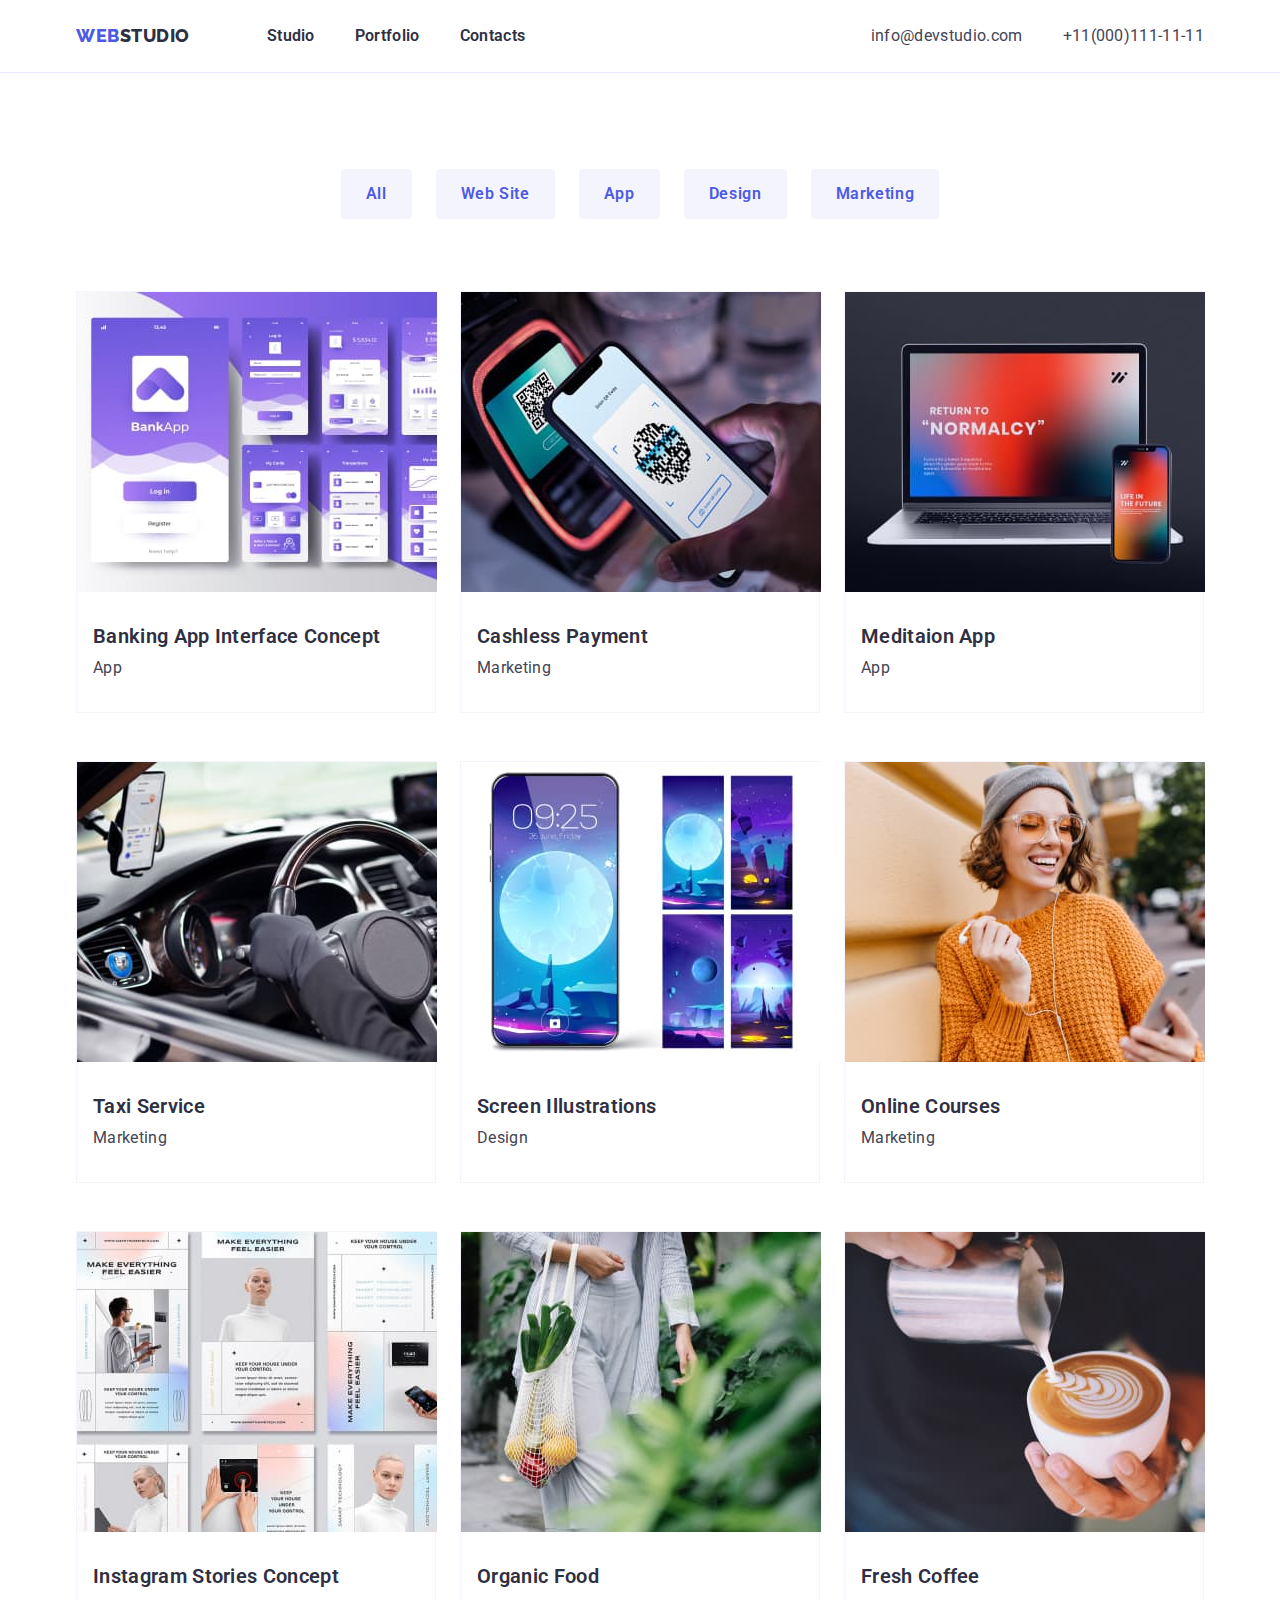
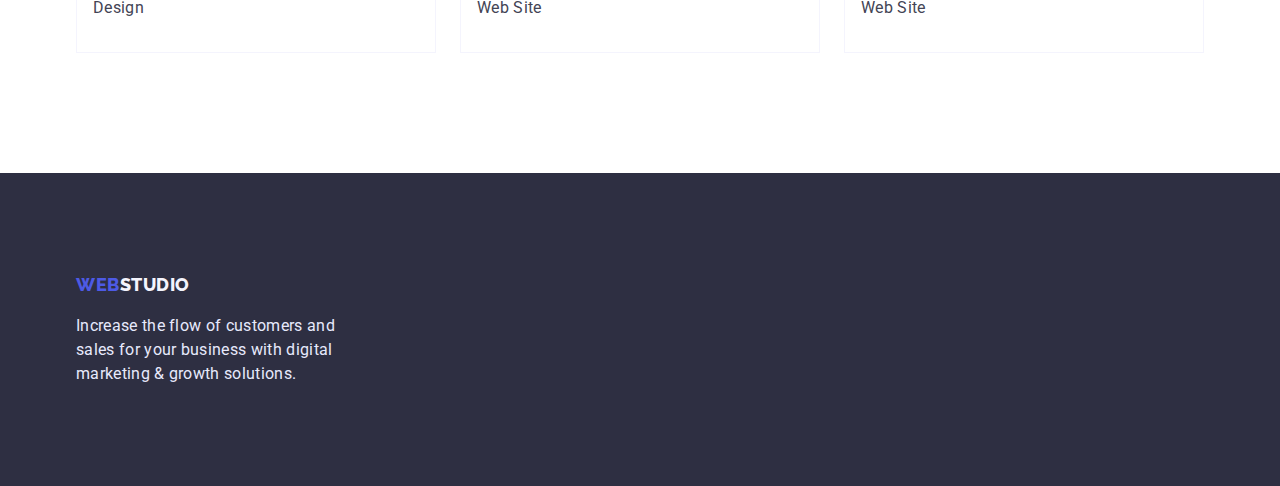
==== commit fc46d9c7: "Финальные поправки" ====
--- a/portfolio.html
+++ b/portfolio.html
@@ -16,13 +16,13 @@
 
 <body>
     <!-- Шапка сайта  -->
-    <header class="all-header">
+    <header class="header-position">
         <div class="container head-position">
             <nav class="logo-position ">
-
+    
                 <a href="./index.html" class="logo"><span class="logo-color">Web</span>studio</a>
-
-                <ul class="nav-link">
+    
+                <ul class="nav-list">
                     <li class="link-position"><a href="./index.html">Studio</a></li>
                     <li class="link-position"><a href="./portfolio.html">Portfolio</a></li>
                     <li class="link-position"><a href="./index.html">Contacts</a></li>
@@ -38,10 +38,10 @@
     </header>
     <main class="main-portfolio">
         <!-- Navigation -->
-        <section class="section section-list">
+        <section class="section portfolio">
             <div class="container">
 
-                <div class="button-margin">
+                
                     <h1 class="visually-hidden">Work example</h1>
                     <ul class="button-entrance">
                         <li class="button-position"><button type="button" class="button-porfolio">All</button></li>
@@ -51,7 +51,7 @@
                         <li class="button-position"><button type="button" class="button-porfolio">Marketing</button>
                         </li>
                     </ul>
-                </div>
+             
 
 
                 <!-- Main content -->
--- a/styles.css
+++ b/styles.css
@@ -7,6 +7,15 @@
   --third-background-color: #e5e5e5;
 }
 
+html {
+	box-sizing: border-box;
+}
+*,
+*::after,
+*::before {
+	box-sizing: inherit;
+}
+
 body {
   background-color: var(--main-background-color);
   color: var(--main-text-color);
@@ -18,7 +27,7 @@
 ul {
   list-style: none;
   padding-left: 0px;
-
+  margin: 0;
 }
 
 h1,
@@ -27,20 +36,32 @@
 h4,
 h5,
 h6,
-ul,
 p {
-  margin-bottom: 0px;
-  margin-top: 0px;
-}
+margin: 0;
+}
+
+a{
+text-decoration: none;
+color:inherit
+}
+
+img{
+ display: block;
+ min-width: 100%;
+ height: auto;
+}
+address{
+font-style: normal;
+}
+
 
 .container {
-  width: 1128px;
+  width: 1158px;
 
   margin-left: auto;
   margin-right: auto;
- 
-
-  ;
+  padding: 0 15px;
+
 }
 .section {
   padding-bottom: 120px;
@@ -49,8 +70,6 @@
 
 .head-position {
   display: flex;
-  padding-bottom: 24px;
-  padding-top: 24px;
 
 }
 
@@ -73,20 +92,23 @@
 
 }
 
-.all-header{
-
-outline: 1px solid gray;
-  
-}
-
-.all-header a {
+.header-position{
+
+border-bottom: 1px solid #E7E9FC; 
+  padding-bottom: 24px;
+  padding-top: 24px;
+}
+
+.header-position a {
   text-decoration: none;
 }
 
 .logo-position {
   display: flex;
-  
-}
+  margin-right: auto;
+}
+
+
 
 .logo {
   color: var(--header-color);
@@ -110,31 +132,22 @@
   text-transform: uppercase;
 }
 
-.nav-link {
+.nav-list {
   display: flex;
-}
-.link-position{
-margin-left: 40px;
-
-
-}
-.link-position:first-child{
-margin-left: 77px;
-}
-
-
-
-
-
-
-.nav-link a {
+  gap: 40px;
+  margin-left: 77px;
+}
+
+
+
+.nav-list a {
   color: var(--header-color);
 
   font-weight: 600;
   line-height: 1.5;
 }
-.nav-link a:hover,
-.nav-link a:focus {
+.nav-list a:hover,
+.nav-list a:focus {
   color: var(--hover-focus-color);
 }
 
@@ -149,10 +162,7 @@
 margin-left: 40px;
 }
 
-.contact-position:first-child{
-
-margin-left: 331px;
-}
+
 
 
 .contact-link a {
@@ -168,6 +178,14 @@
 .hero {
   background-color: var(--header-color);
   text-align: center;
+  padding-top: 188px;
+  padding-bottom: 188px;
+}
+
+.hero-position{
+
+
+
 }
 .hero-title {
   color: var(--main-background-color);
@@ -178,6 +196,10 @@
   /* or 107% */
   text-align: center;
   letter-spacing: 0.02em;
+  width: 496px;
+  margin-left: auto;
+  margin-right: auto;
+
 }
 
 .hero-button {
@@ -196,24 +218,20 @@
 
 .privilege {
   background-color: var(--main-background-color);
-  padding-top: 120px;
-  padding-bottom: 120px;
 }
 .privilage-link{
 
 margin-left: 24px;
-width: 264px;
+
+width:calc((100% - 72px) / 4) ;
+
+
 }
 .privilage-link:first-child{
   margin-left: 0px;
 }
 
 
-
-.container ul {
-  margin-top: 0px;
-  margin-bottom: 0px;
-}
 
 .privilege-title {
   color: var(--header-color);
@@ -292,7 +310,8 @@
 
 .footer {
   background-color: var(--header-color);
-  padding: 100px;
+  padding-top: 100px;
+  padding-bottom: 100px;
 }
 
 .footer a {
@@ -315,14 +334,11 @@
 }
 
 /* Portfolio */
-.section-list {
+.portfolio {
   padding-top: 96px;
 }
 
-.button-margin{
-
-margin-bottom: 72px;
-}
+
 
 .main-portfolio {
   background-color: var(--main-background-color);
@@ -352,19 +368,18 @@
 /* Я так понял не будет работать, оставлю пока так  */
 .button-porfolio button:hover,
 .button-porfolio:focus {
-  color: var(--hover-focus-color);
+  background: var(--hover-focus-color);
+  color: var(--main-background-color);
+
 }
 .button-entrance {
   display: flex;
   justify-content: center;
-margin-bottom: 100px;
+margin-bottom: 72px;
  
 
 }
-.button-position{
-
-
-}
+
 .button-position + .button-position {
 margin-left: 24px;
 
@@ -373,9 +388,8 @@
 .project {
 display: flex;
 flex-wrap: wrap;
-margin-top: 72px;
-
-
+column-gap: 24px;
+row-gap: 48px;
 }
 /* Примеры работ  */
 .project a {
@@ -386,6 +400,7 @@
 
 padding-bottom: 32px;
 padding-top: 32px;
+padding-left: 16px;
 }
 
 
@@ -396,22 +411,8 @@
   
   border: 0.5px solid #f4f4fd;
 
-text-align: center;
-
-  /* width: calc((100%-48)/3); */
-  width: 360px;
-
-  margin-right: 24px;
-
-}
-.project-block:nth-child(3n){
-
-margin-right: 0;
-}
-
-.project-block:not(:nth-last-child(-n+3)){
-
-margin-bottom: 48px;
+  width: calc((100% - 48px) / 3);
+
 }
 
 
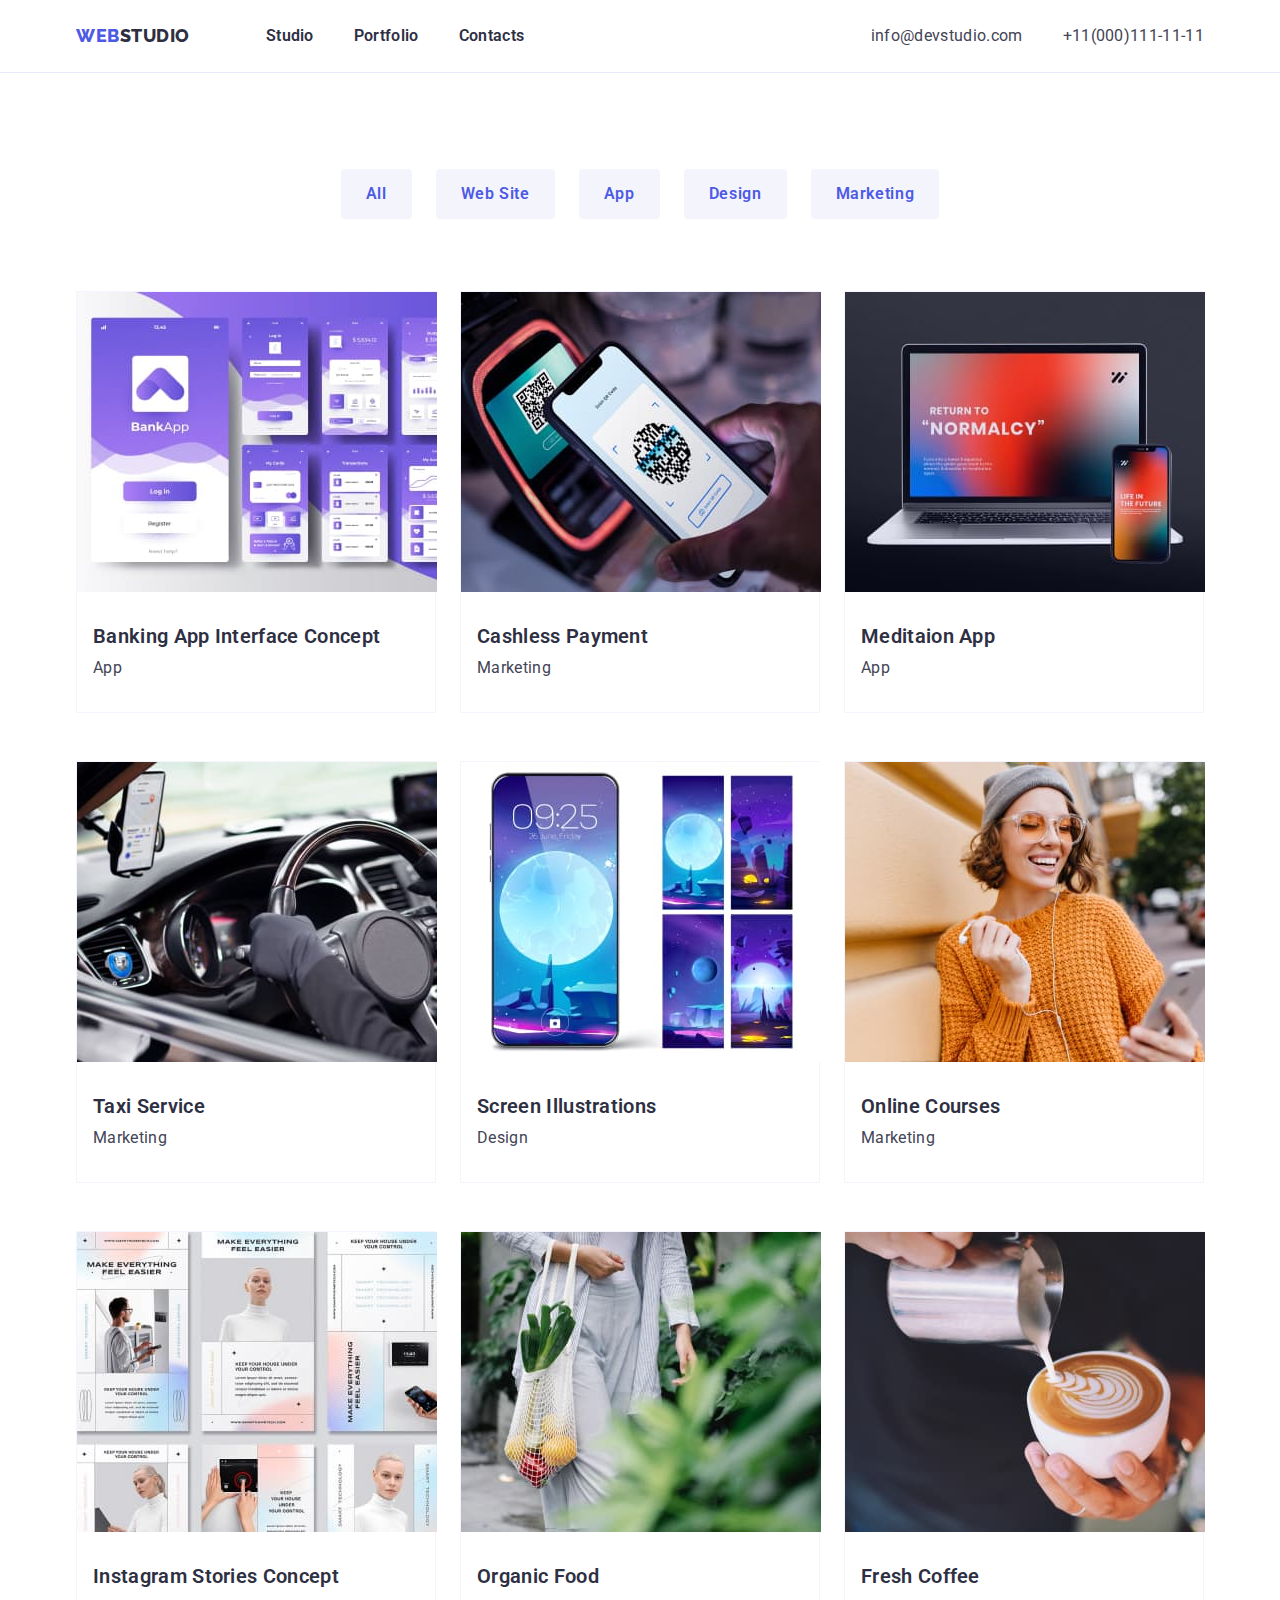
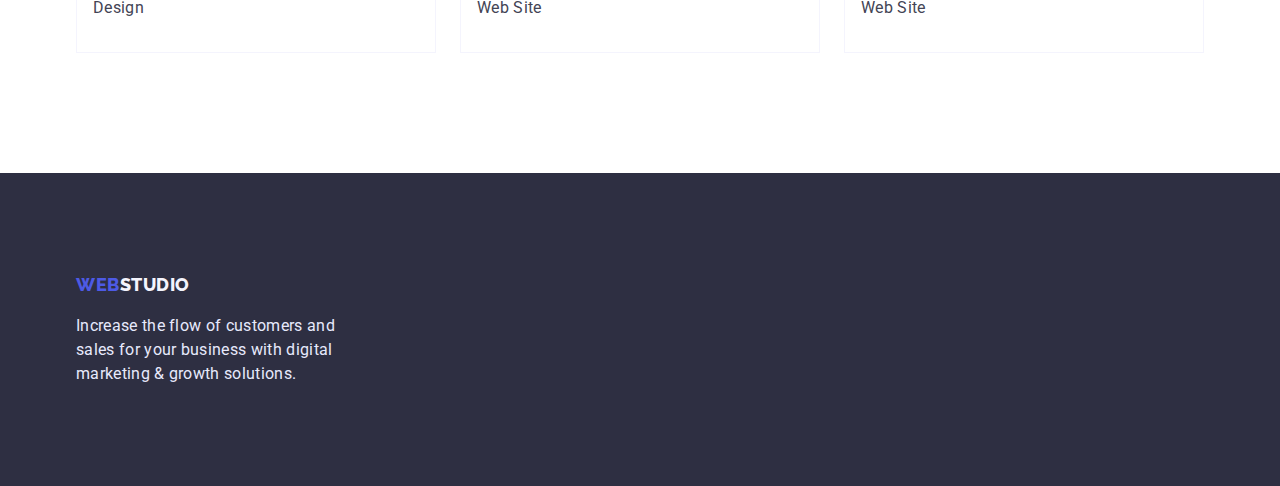
==== commit 3294af25: "changes from new model" ====
--- a/portfolio.html
+++ b/portfolio.html
@@ -16,49 +16,48 @@
 
 <body>
     <!-- Шапка сайта  -->
-    <header class="header-position">
-        <div class="container head-position">
-            <nav class="logo-position ">
-    
-                <a href="./index.html" class="logo"><span class="logo-color">Web</span>studio</a>
-    
+    <header class="header">
+        <div class="container header-content">
+            <nav class="nav">
+
+                <a href="./index.html" class="logo-link"><span class="logo-color">Web</span>studio</a>
+
                 <ul class="nav-list">
-                    <li class="link-position"><a href="./index.html">Studio</a></li>
-                    <li class="link-position"><a href="./portfolio.html">Portfolio</a></li>
-                    <li class="link-position"><a href="./index.html">Contacts</a></li>
+                    <li class="nav-item"><a href="./index.html">Studio</a></li>
+                    <li class="nav-item"><a href="./portfolio.html">Portfolio</a></li>
+                    <li class="nav-item"><a href="./index.html">Contacts</a></li>
                 </ul>
             </nav>
             <address>
-                <ul class="contact-link">
-                    <li class="contact-position"><a href="mailto:info@devstudio.com">info@devstudio.com</a></li>
-                    <li class="contact-position"><a href="tel:+11(000)111-11-11">+11(000)111-11-11</a></li>
+                <ul class="contact-list">
+                    <li class="contact-item"><a href="mailto:info@devstudio.com">info@devstudio.com</a></li>
+                    <li class="contact-item"><a href="tel:+11(000)111-11-11">+11(000)111-11-11</a></li>
                 </ul>
             </address>
         </div>
     </header>
+
     <main class="main-portfolio">
         <!-- Navigation -->
         <section class="section portfolio">
             <div class="container">
 
-                
-                    <h1 class="visually-hidden">Work example</h1>
-                    <ul class="button-entrance">
-                        <li class="button-position"><button type="button" class="button-porfolio">All</button></li>
-                        <li class="button-position"><button type="button" class="button-porfolio">Web Site</button></li>
-                        <li class="button-position"><button type="button" class="button-porfolio">App</button></li>
-                        <li class="button-position"><button type="button" class="button-porfolio">Design</button></li>
-                        <li class="button-position"><button type="button" class="button-porfolio">Marketing</button>
-                        </li>
-                    </ul>
-             
 
+                <h1 class="visually-hidden">Work example</h1>
+                <ul class="button-list">
+                    <li class="button-item"><button type="button" class="button-porfolio">All</button></li>
+                    <li class="button-item"><button type="button" class="button-porfolio">Web Site</button></li>
+                    <li class="button-item"><button type="button" class="button-porfolio">App</button></li>
+                    <li class="button-item"><button type="button" class="button-porfolio">Design</button></li>
+                    <li class="button-item"><button type="button" class="button-porfolio">Marketing</button>
+                    </li>
+                </ul>
 
                 <!-- Main content -->
                 <!-- Примеры работ   -->
 
-                <ul class="project">
-                    <li class="project-block"><a href="./">
+                <ul class="project-list">
+                    <li class="project-item"><a href="./">
                             <img src="./images/portfolio1.jpg" alt="portfolio1" width="360">
 
                             <div class="pf-card">
@@ -72,7 +71,7 @@
                     </li>
 
 
-                    <li class="project-block"><a href="./">
+                    <li class="project-item"><a href="./">
                             <img src="./images/portfolio2.jpg" alt="portfolio2" width="360">
 
 
@@ -85,7 +84,7 @@
                         </a>
                     </li>
 
-                    <li class="project-block"><a href="./">
+                    <li class="project-item"><a href="./">
                             <img src="./images/portfolio3.jpg" alt="portfolio3" width="360">
 
 
@@ -97,7 +96,7 @@
 
                         </a>
                     </li>
-                    <li class="project-block"><a href="./">
+                    <li class="project-item"><a href="./">
                             <img src="./images/portfolio4.jpg" alt="portfolio4" width="360">
                             <div class="pf-card">
                                 <h2 class="project-title">Taxi Service</h2>
@@ -105,7 +104,7 @@
                             </div>
                         </a>
                     </li>
-                    <li class="project-block"><a href="./">
+                    <li class="project-item"><a href="./">
                             <img src="./images/portfolio5.jpg" alt="portfolio5" width="360">
                             <div class="pf-card">
                                 <h2 class="project-title">Screen Illustrations</h2>
@@ -113,7 +112,7 @@
                             </div>
                         </a>
                     </li>
-                    <li class="project-block"><a href="./"><img src="./images/portfolio6.jpg" alt="portfolio6"
+                    <li class="project-item"><a href="./"><img src="./images/portfolio6.jpg" alt="portfolio6"
                                 width="360">
                             <div class="pf-card">
                                 <h2 class="project-title">Online Courses</h2>
@@ -121,7 +120,7 @@
                             </div>
                         </a>
                     </li>
-                    <li class="project-block"><a href="./"><img src="./images/portfolio7.jpg" alt="portfolio7"
+                    <li class="project-item"><a href="./"><img src="./images/portfolio7.jpg" alt="portfolio7"
                                 width="360">
                             <div class="pf-card">
                                 <h2 class="project-title">Instagram Stories Concept</h2>
@@ -129,7 +128,7 @@
                             </div>
                         </a>
                     </li>
-                    <li class="project-block"><a href="./"><img src="./images/portfolio8.jpg" alt="portfolio8"
+                    <li class="project-item"><a href="./"><img src="./images/portfolio8.jpg" alt="portfolio8"
                                 width="360">
                             <div class="pf-card">
                                 <h2 class="project-title">Organic Food</h2>
@@ -137,7 +136,7 @@
                             </div>
                         </a>
                     </li>
-                    <li class="project-block"><a href="./"><img src="./images/portfolio9.jpg" alt="portfolio9"
+                    <li class="project-item"><a href="./"><img src="./images/portfolio9.jpg" alt="portfolio9"
                                 width="360">
                             <div class="pf-card">
                                 <h2 class="project-title">Fresh Coffee</h2>
@@ -153,15 +152,13 @@
     <!-- Футер -->
     <footer class="footer ">
         <div class="container">
-            <div class="footer-position">
+            <div class="footer-content">
                 <a href="./index.html" class="logo-title"><span class="logo-color">Web</span>studio</a>
-
                 <p class="footer-text">Increase the flow of customers and sales for your business with digital marketing
-                    & growth solutions.</p>
+                    &
+                    growth solutions.</p>
             </div>
         </div>
-
-
     </footer>
 
 </body>
--- a/styles.css
+++ b/styles.css
@@ -68,7 +68,7 @@
   padding-top: 120px;
 }
 
-.head-position {
+.header-content {
   display: flex;
 
 }
@@ -86,31 +86,31 @@
   clip: rect(0 0 0 0);
   overflow: hidden;
 }
-.privilage-position{
+.privilage-list{
 display: flex;
 flex-basis: calc((100%-72)/4);
 
 }
 
-.header-position{
+.header{
 
 border-bottom: 1px solid #E7E9FC; 
   padding-bottom: 24px;
   padding-top: 24px;
 }
 
-.header-position a {
+.header a {
   text-decoration: none;
 }
 
-.logo-position {
+.nav {
   display: flex;
   margin-right: auto;
 }
 
 
 
-.logo {
+.logo-link {
   color: var(--header-color);
 
   font-family: "Raleway";
@@ -135,7 +135,7 @@
 .nav-list {
   display: flex;
   gap: 40px;
-  margin-left: 77px;
+  margin-left: 76px;
 }
 
 
@@ -151,27 +151,25 @@
   color: var(--hover-focus-color);
 }
 
-.contact-link {
+.contact-list {
   display: flex;
   /* margin-left: auto; */
 
  
 }
-.contact-position + .contact-position{
+.contact-item + .contact-item{
   
 margin-left: 40px;
 }
 
 
-
-
-.contact-link a {
+.contact-list a {
   color: var(--main-text-color);
   font-style: normal;
 }
 
-.contact-link a:hover,
-.contact-link a:focus {
+.contact-list a:hover,
+.contact-list a:focus {
   color: var(--hover-focus-color);
 }
 
@@ -219,7 +217,7 @@
 .privilege {
   background-color: var(--main-background-color);
 }
-.privilage-link{
+.privilage-item{
 
 margin-left: 24px;
 
@@ -227,7 +225,7 @@
 
 
 }
-.privilage-link:first-child{
+.privilage-item:first-child{
   margin-left: 0px;
 }
 
@@ -249,7 +247,7 @@
   background-color: var(--main-background-color);
   padding-top: 0px;
 }
-.work-position{
+.work-list{
 display: flex;
 
 }
@@ -280,7 +278,7 @@
   background-color: var(--secondary-background-color);
 }
 
-.team-position{
+.team-list{
 
 display: flex;
 }
@@ -294,12 +292,12 @@
 }
 
 
-.team-block {
+.team-item {
   background-color: var(--main-background-color);
   text-align: center;
 }
 
-.team-block:not(:first-child){
+.team-item:not(:first-child){
 margin-left: 24px;
 }
 
@@ -372,7 +370,7 @@
   color: var(--main-background-color);
 
 }
-.button-entrance {
+.button-list {
   display: flex;
   justify-content: center;
 margin-bottom: 72px;
@@ -380,12 +378,12 @@
 
 }
 
-.button-position + .button-position {
+.button-item + .button-item {
 margin-left: 24px;
 
 }
 
-.project {
+.project-list {
 display: flex;
 flex-wrap: wrap;
 column-gap: 24px;
@@ -404,7 +402,7 @@
 }
 
 
-.project-block {
+.project-item {
 
 
   background-color: var(--main-background-color);
@@ -429,7 +427,7 @@
 
 }
 
-.footer-position{
+.footer-content{
 
 width: 264px;
 
